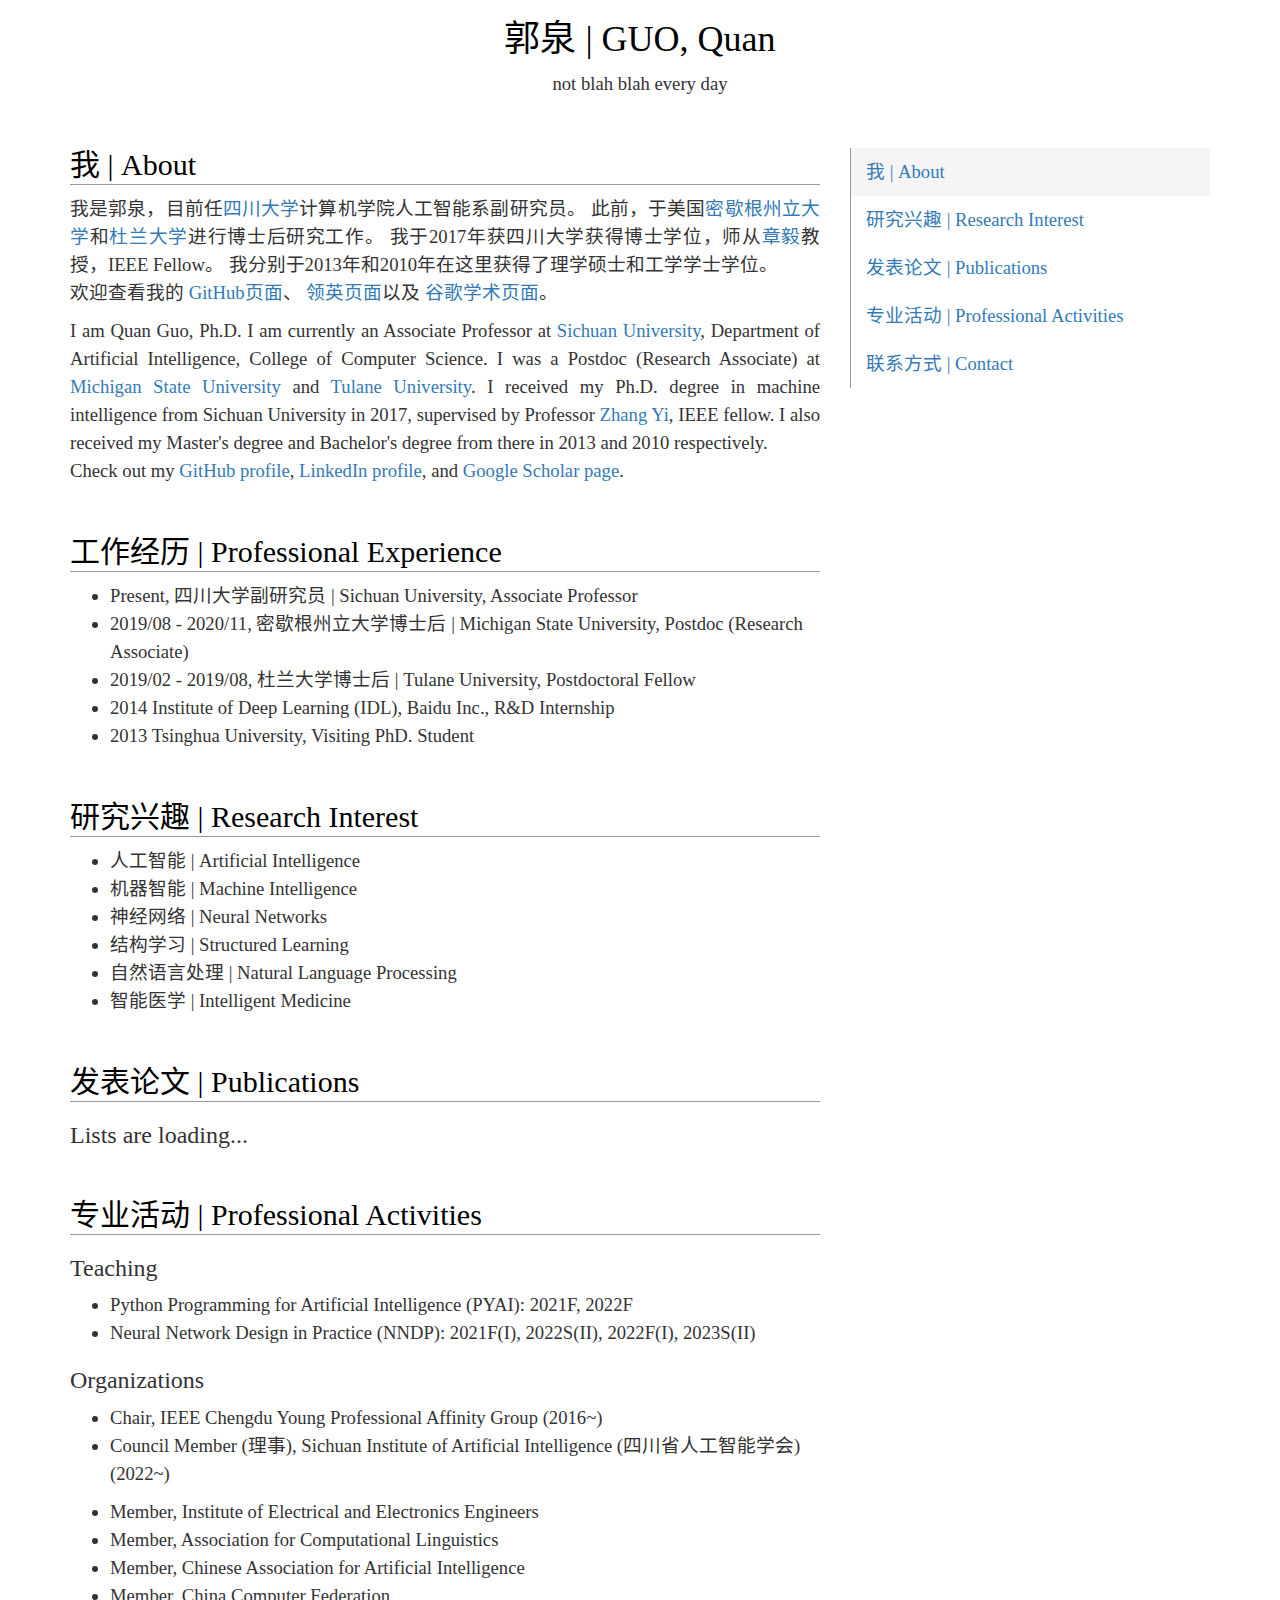
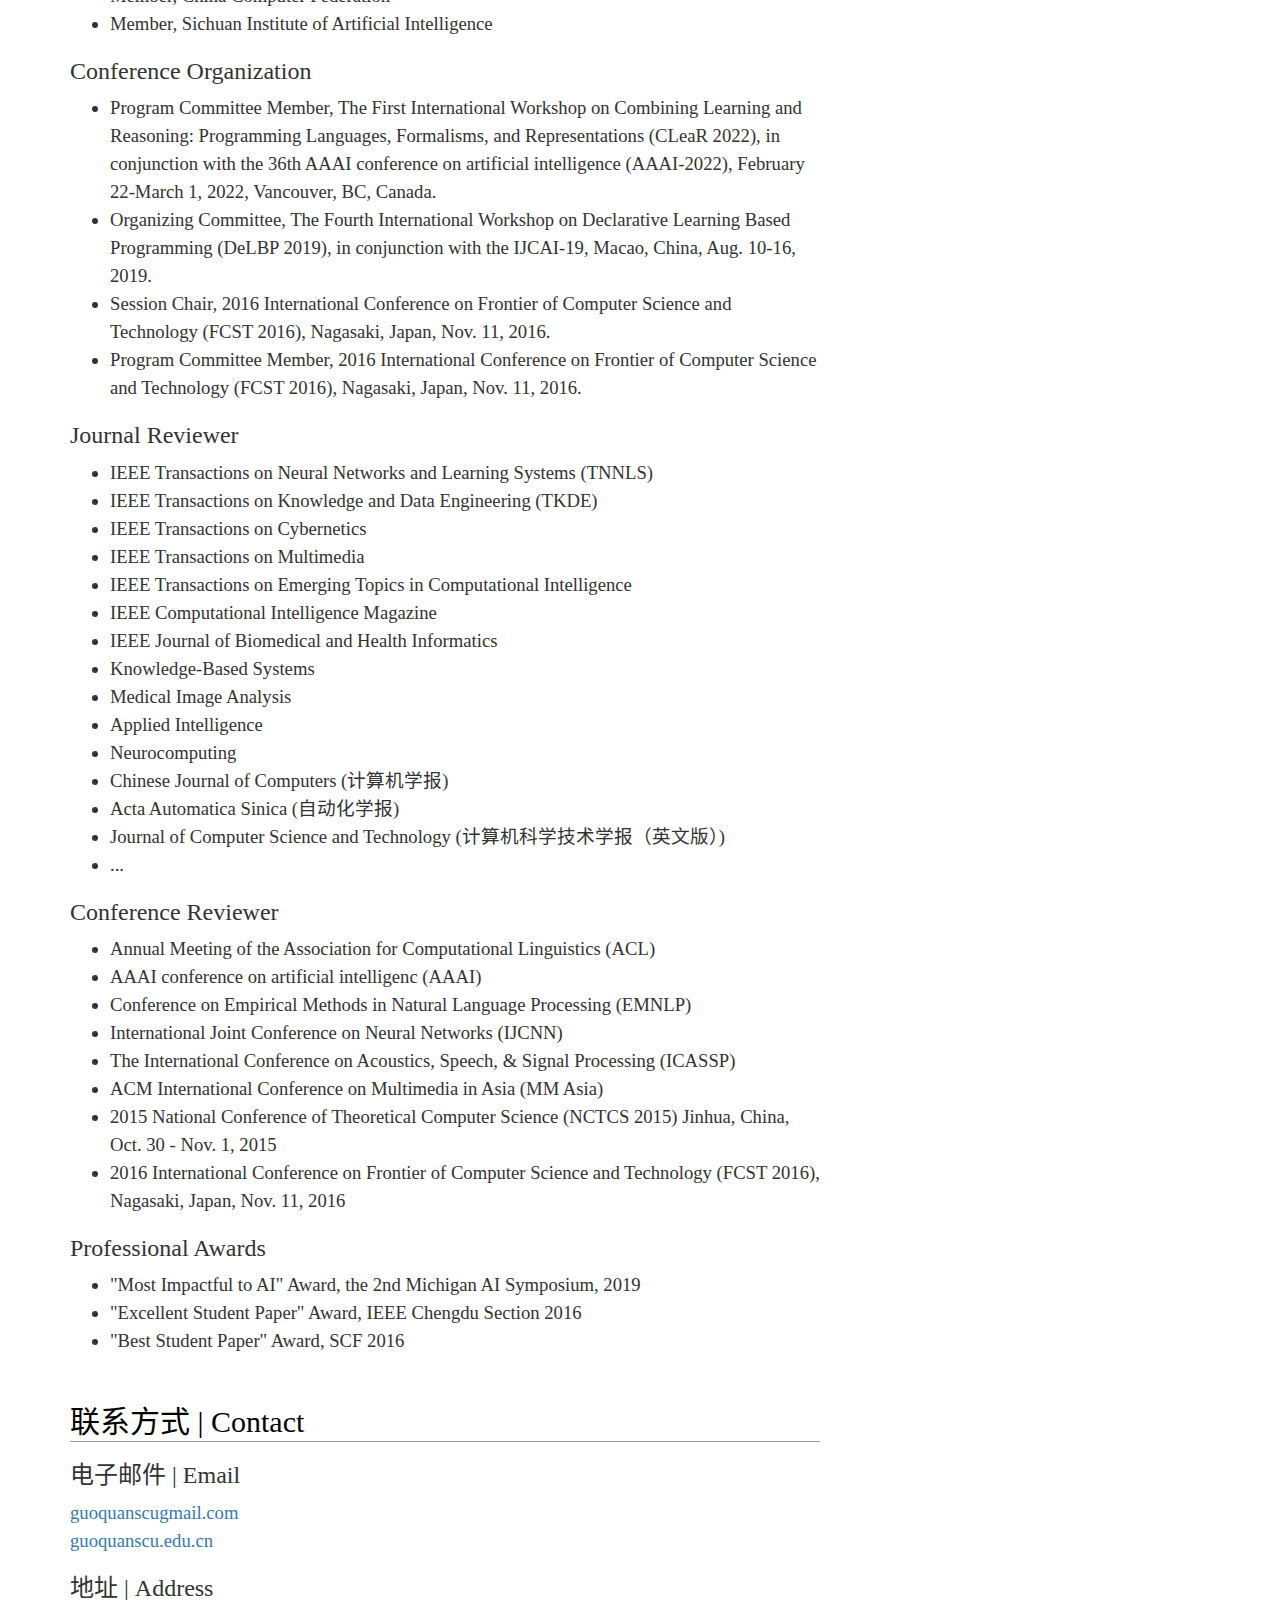
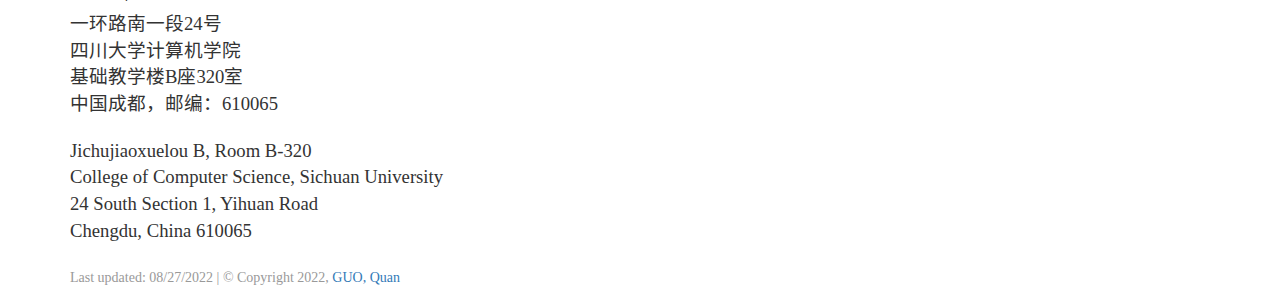
==== index.html @ 80d680ab "Add markdown note" ====
<!DOCTYPE html>
<html lang="zh-cn">

<head>
    <meta charset="utf-8">
    <meta name="viewport" content="width=device-width, initial-scale=1, maximum-scale=1">
    <meta http-equiv="Content-Type" content="text/html; charset=utf-8" />
    <meta http-equiv="X-UA-Compatible" content="IE=edge">
    <meta name="keywords" content="Quan Guo, Artificial Intelligence, Neural Networks" />
    <meta name="description" content="Quan not blah blah every day." />
    <title>Blah Blah</title>
    <link rel="stylesheet" type="text/css" href="vendor/normalize/normalize.css">
    <link rel="stylesheet" type="text/css" href="vendor/bootstrap/css/bootstrap.min.css">
    <link rel="stylesheet" type="text/css" href="vendor/bootstrap/hack/ie10-viewport-bug-workaround.css">
    <link rel="stylesheet" type="text/css" href="vendor/loading/jquery.loading.css">
    <link rel="stylesheet" type="text/css" href="css/guoquan.css">
    <!--[if IE]>
    <link rel="stylesheet" type="text/css" href="css/guoquan-ie.css">
    <![endif]-->
    <!--[if lt IE 9]>
    <script type="text/javascript" src="vendor/html5shiv/html5shiv.min.js"></script>
    <script type="text/javascript" src="vendor/respond/respond.min.js"></script>
    <script type="text/javascript" src="vendor/selectivizr/selectivizr-min.js"></script>
    <![endif]-->
</head>

<body>
    <!-- Header Begin -->
    <header>
        <h1><a href="/">郭泉 | GUO, Quan</a></h1>
        <span>not blah blah every day</span>
    </header>
    <!-- Header End -->

    <div class="container">
        <div class="row">
            <div class="col-xs-12 col-sm-8 main" role="main">
                <!-- <section class="section-wrapper">
                    <!-- Section Header -- >
                    <div class="section-header">
                        <h2><a id="notice" class="anchor" aria-hidden="true"></a></h2>
                    </div>
                    <!-- Section Content -- >
                    <div class="section-content">
                        <p>
                            <span class="glyphicon glyphicon-bullhorn" style="color: #b73338;"></span>
                        </p>
                    </div>
                </section> -->


                <section class="section-wrapper">
                    <!-- Section Header -->
                    <div class="section-header">
                        <h2><a id="about" class="anchor" aria-hidden="true"></a>我 | About</h2>
                    </div>
                    <!-- Section Content -->
                    <div class="section-content">
                        <p class="lang-chiness">
                            我是郭泉，目前任<a href="http://www.scu.edu.cn/">四川大学</a>计算机学院人工智能系副研究员。
                            此前，于美国<a href="https://msu.edu">密歇根州立大学</a>和<a href="https://tulane.edu">杜兰大学</a>进行博士后研究工作。
                            我于2017年获四川大学获得博士学位，师从<a href="http://www.machineilab.org/users/zhangyi/">章毅</a>教授，IEEE Fellow。
                            我分别于2013年和2010年在这里获得了理学硕士和工学学士学位。
                            <br>
                            欢迎查看我的
                            <!-- <a href="Curriculum Vitae-20190529.pdf">简历</a>、 -->
                            <a href="https://github.com/guoquan">GitHub页面</a>、
                            <a href="https://www.linkedin.com/in/guoquan/zh-cn">领英页面</a>以及
                            <a href="https://scholar.google.com/citations?user=4Yu5WHAAAAAJ">谷歌学术页面</a>。
                        </p>
                        <p class="lang-english">
                            I am Quan Guo, Ph.D. I am currently an Associate Professor at <a href="http://www.scu.edu.cn/">Sichuan University</a>, Department of Artificial Intelligence, College of Computer Science.
                            I was a Postdoc (Research Associate) at <a href="https://msu.edu">Michigan State University</a> and <a href="https://tulane.edu">Tulane University</a>.
                            I received my Ph.D. degree in machine intelligence from Sichuan University in 2017, supervised by Professor <a href="http://www.machineilab.org/users/zhangyi/">Zhang Yi</a>, IEEE fellow.
                            I also received my Master's degree and Bachelor's degree from there in 2013 and 2010 respectively.
                            <br>
                            Check out my
                            <!-- <a href="Curriculum Vitae-20190529.pdf">CV</a>, -->
                            <a href="https://github.com/guoquan">GitHub profile</a>,
                            <a href="https://www.linkedin.com/in/guoquan">LinkedIn profile</a>, and
                            <a href="https://scholar.google.com/citations?user=4Yu5WHAAAAAJ">Google Scholar page</a>.
                        </p>
                    </div>
                </section>


                <section class="section-wrapper">
                    <!-- Section Header -->
                    <div class="section-header">
                        <h2><a id="experience" class="anchor" aria-hidden="true"></a>工作经历 | Professional Experience</h2>
                    </div>
                    <!-- Section Content -->
                    <div class="section-content">
                        <ul>
                            <li>Present, 四川大学副研究员 | Sichuan University, Associate Professor</li>
                            <li>2019/08 - 2020/11, 密歇根州立大学博士后 | Michigan State University, Postdoc (Research Associate)</li>
                            <li>2019/02 - 2019/08, 杜兰大学博士后 | Tulane University, Postdoctoral Fellow</li>
                            <li>2014 Institute of Deep Learning (IDL), Baidu Inc., R&D Internship</li>
                            <li>2013 Tsinghua University, Visiting PhD. Student</li>
                        </ul>
                    </div>
                </section>


                <section class="section-wrapper">
                    <!-- Section Header -->
                    <div class="section-header">
                        <h2><a id="interest" class="anchor" aria-hidden="true"></a>研究兴趣 | Research Interest</h2>
                    </div>
                    <!-- Section Content -->
                    <div class="section-content">
                        <ul>
                            <li>人工智能 | Artificial Intelligence</li>
                            <li>机器智能 | Machine Intelligence</li>
                            <!--
                            <li>认知科学 | Cognitive Science</li>
                            <li>神经科学 | Neuroscience</li>
                             -->
                            <li>神经网络 | Neural Networks</li>
                            <!--
                            <li>回复式神经网络 | Recurrent Neural Networks</li>
                            <li>深度学习 | Deep Learning</li>
                            -->
                            <li>结构学习 | Structured Learning</li>
                            <li>自然语言处理 | Natural Language Processing</li>
                            <li>智能医学 | Intelligent Medicine</li>
                        </ul>
                    </div>
                </section>


                <section class="section-wrapper">
                    <!-- Section Header -->
                    <div class="section-header">
                        <h2><a id="publication" class="anchor" aria-hidden="true"></a>发表论文 | Publications</h2>
                    </div>
                    <!-- Section Content -->
                    <div id="publicaton-list" class="section-content pub-list">
                      <h3>Lists are loading...</h3>
                    </div>
                </section>


                <section class="section-wrapper">
                    <!-- Section Header -->
                    <div class="section-header">
                        <h2><a id="professional" class="anchor" aria-hidden="true"></a>专业活动 | Professional Activities</h2>
                    </div>
                    <!-- Section Content -->
                    <div class="section-content">
                        <h3>Teaching</h3>
                        <ul>
                            <li>Python Programming for Artificial Intelligence (PYAI): 2021F, 2022F</li>
                            <li>Neural Network Design in Practice (NNDP): 2021F(I), 2022S(II), 2022F(I), 2023S(II)</li>
                        </ul>
                        <h3>Organizations</h3>
                        <ul>
                            <li>Chair, IEEE Chengdu Young Professional Affinity Group (2016~)</li>
                            <li>Council Member (理事), Sichuan Institute of Artificial Intelligence (四川省人工智能学会) (2022~)</li>
                        </ul>
                        <ul>
                            <li>Member, Institute of Electrical and Electronics Engineers</li>
                            <li>Member, Association for Computational Linguistics</li>
                            <li>Member, Chinese Association for Artificial Intelligence</li>
                            <li>Member, China Computer Federation </li>
                            <li>Member, Sichuan Institute of Artificial Intelligence </li>
                        </ul>
                        <h3>Conference Organization</h3>
                        <ul>
                            <li>Program Committee Member, The First International Workshop on Combining Learning and Reasoning: Programming Languages, Formalisms, and Representations (CLeaR 2022), in conjunction with the 36th AAAI conference on artificial intelligence (AAAI-2022), February 22-March 1, 2022, Vancouver, BC, Canada.</li>
                            <li>Organizing Committee, The Fourth International Workshop on Declarative Learning Based Programming (DeLBP 2019), in conjunction with the IJCAI-19, Macao, China, Aug. 10-16, 2019.</li>
                            <li>Session Chair, 2016 International Conference on Frontier of Computer Science and Technology (FCST 2016), Nagasaki, Japan, Nov. 11, 2016.</li>
                            <li>Program Committee Member, 2016 International Conference on Frontier of Computer Science and Technology (FCST 2016), Nagasaki, Japan, Nov. 11, 2016.</li>
                        </ul>
                        <h3>Journal Reviewer</h3>
                        <ul>
                            <li>IEEE Transactions on Neural Networks and Learning Systems (TNNLS)</li>
                            <li>IEEE Transactions on Knowledge and Data Engineering (TKDE)</li>
                            <li>IEEE Transactions on Cybernetics</li>
                            <li>IEEE Transactions on Multimedia</li>
                            <li>IEEE Transactions on Emerging Topics in Computational Intelligence</li>
                            <li>IEEE Computational Intelligence Magazine</li>
                            <li>IEEE Journal of Biomedical and Health Informatics</li>
                            <li>Knowledge-Based Systems</li>
                            <li>Medical Image Analysis</li>
                            <li>Applied Intelligence</li>
                            <li>Neurocomputing</li>
                            <li>Chinese Journal of Computers (计算机学报)</li>
                            <li>Acta Automatica Sinica (自动化学报)</li>
                            <li>Journal of Computer Science and Technology (计算机科学技术学报（英文版）)</li>
                            <li>...</li>
                        </ul>
                        <h3>Conference Reviewer</h3>
                        <ul>
                            <li>Annual Meeting of the Association for Computational Linguistics (ACL)</li>  <!-- 2021, 2023 -->
                            <li>AAAI conference on artificial intelligenc (AAAI)</li>  <!-- 2021 -->
                            <li>Conference on Empirical Methods in Natural Language Processing (EMNLP)</li>  <!-- 2020 -->
                            <li>International Joint Conference on Neural Networks (IJCNN)</li>  <!-- 2014, 2015, 2016, 2017, 2019, 2020, 2021, 2022, 2023 -->
                            <li>The International Conference on Acoustics, Speech, & Signal Processing (ICASSP)</li>  <!-- 2023 -->
                            <li>ACM International Conference on Multimedia in Asia (MM Asia)</li>  <!-- 2019， 2021 -->
                            <li>2015 National Conference of Theoretical Computer Science (NCTCS 2015) Jinhua, China, Oct. 30 - Nov. 1, 2015</li>
                            <li>2016 International Conference on Frontier of Computer Science and Technology (FCST 2016), Nagasaki, Japan, Nov. 11, 2016</li>
                        </ul>
                        <h3>Professional Awards</h3>
                        <ul>
                            <li>"Most Impactful to AI" Award, the 2nd Michigan AI Symposium, 2019</li>
                            <li>"Excellent Student Paper" Award, IEEE Chengdu Section 2016</li>
                            <li>"Best Student Paper" Award, SCF 2016</li>
                        </ul>
                    </div>
                </section>


                <section class="section-wrapper">
                    <!-- Section Header -->
                    <div class="section-header">
                        <h2><a id="contact" class="anchor" aria-hidden="true"></a>联系方式 | Contact</h2>
                    </div>
                    <!-- Section Content -->
                    <div class="section-content">
                        <h3>电子邮件 | Email</h3>
                        <p>
                          <a class="email-addr"><span class="email-addr-local">guoquanscu</span><span class="email-addr-domain">gmail.com</span></a><br>
                          <a class="email-addr"><span class="email-addr-local">guoquan</span><span class="email-addr-domain">scu.edu.cn</span></a>
                        </p>
                        <h3>地址 | Address</h3>
                        <address>
                            一环路南一段24号<br>
                            四川大学计算机学院<br>
                            基础教学楼B座320室<br>
                            中国成都，邮编：610065
                        </address>
                        <address>
                            Jichujiaoxuelou B, Room B-320<br>
                            College of Computer Science, Sichuan University<br>
                            24 South Section 1, Yihuan Road<br>
                            Chengdu, China 610065
                        </address>
                    </div>
                </section>
            </div>

            <div class="col-xs-12 col-sm-4 sidebar" role="complementary">
                <nav class="hidden-print">
                    <ul class="nav bs-docs-sidenav">
                        <li class="active">
                            <a href="#about">我 | About</a>
                        </li>
                        <li>
                            <a href="#interest">研究兴趣 | Research Interest</a>
                        </li>
                        <li>
                            <a href="#publication">发表论文 | Publications</a>
                        </li>
                        <li>
                            <a href="#professional">专业活动 | Professional Activities</a>
                        </li>
                        <li>
                            <a href="#contact">联系方式 | Contact</a>
                        </li>
                    </ul>
                </nav>
                <div class="scrollup" role="complementary"><span class="glyphicon glyphicon-chevron-up"></span></div>
            </div>
        </div>
    </div>

    <footer>
        <div class="container">
            <div class="row">
                <div class="col-lg-12">
                    <p>Last updated: <span id="last-updated">08/27/2022</span> | &copy; Copyright 2022, <a href="/">GUO, Quan</a></p>
                </div>
            </div>
        </div>
    </footer>
    <!-- Footer End -->

    <script type="text/javascript" src="vendor/jquery/jquery-1.12.4.min.js"></script>
    <script type="text/javascript" src="vendor/bootstrap/js/bootstrap.min.js"></script>
    <script type="text/javascript" src="vendor/bootstrap/hack/ie10-viewport-bug-workaround.js"></script>
    <script type="text/javascript" src="vendor/scrollup/scrollup-3.0.0-dev.min.js"></script>
    <script type="text/javascript" src="vendor/loading/jquery.loading.js"></script>
    <script type="text/javascript" src="vendor/citation.js/citation-0.4.0-11.min.js"></script>
    <script type="text/javascript" src="vendor/makebib/jquery.makebib.js"></script>
    <script type="text/javascript" src="vendor/marked/marked-5.0.2.min.js"></script>
    <script type="text/javascript" src="js/guoquan.js"></script>

</body>

</html>
---- vendor/bootstrap/hack/ie10-viewport-bug-workaround.css ----
/*!
 * IE10 viewport hack for Surface/desktop Windows 8 bug
 * Copyright 2014-2015 Twitter, Inc.
 * Licensed under MIT (https://github.com/twbs/bootstrap/blob/master/LICENSE)
 */

/*
 * See the Getting Started docs for more information:
 * http://getbootstrap.com/getting-started/#support-ie10-width
 */
@-ms-viewport     { width: device-width; }
@-o-viewport      { width: device-width; }
@viewport         { width: device-width; }
---- css/guoquan.css ----
body {
    font-family: "Times New Roman", "Hiragino Sans GB", "Microsoft YaHei", "WenQuanYi Micro Hei", 'Open Sans', sans-serif;
    font-size: 14pt;
    color: #333;
    line-height: 1.5em;
}

h1 a {
    color: #000;
}

h1 a:hover {
    color: #000;
}

h2 {
    color: #000;
    /*text-decoration: underline;*/
    border-bottom: 1px solid #999;
    padding-top: 1em;
    padding-bottom: 3px;
}

header {
    text-align: center;
}

.anchor {
    float: left;
    padding-right: 4px;
    margin-left: -20px;
    line-height: 1;
}

.sidebar nav.affix {
    top: 20px;
}

.sidebar nav {
    border-left: 1px solid #999;
    margin-top: 50px;
}

.sidebar nav ul li.active {
    background-color: #f5f5f5;
}

@media (min-width: 768px) and (max-width: 991px) {
    .sidebar nav {
        font-size: 0.7em;
    }
}

@media (max-width: 767px) {
    .sidebar nav.affix {
      position: static;
    }
}

.section-content p {
    text-align: justify;
}

.pub-list-highlight {
    font-weight: bold;
}

.pub-list-source-title {
    font-style: italic;
}

.papercite_highlight {
    font-weight: bold;
}

.papercite_bibtex {
    display: none;
}

footer {
    font-size: 0.75em;
    color: #999;
}

/* Tab style */
.scrollup {
    display: none;
    position: fixed;
    bottom: 0;
    height: 4em;
    width: 4em;
    z-index: 2147483647;
    margin-bottom: -10px;
    font: 14px/20px sans-serif;
    text-align: center;
    text-shadow: 0 1px 0 #fff;
    color: #828282;
    -webkit-box-shadow: 0 0 2px 1px rgba(0, 0, 0, 0.2);
    -moz-box-shadow: 0 0 2px 1px rgba(0, 0, 0, 0.2);
    box-shadow: 0 0 2px 1px rgba(0, 0, 0, 0.2);
    background-color: #E6E6E6;
    background-image: -moz-linear-gradient(top, #EBEBEB, #DEDEDE);
    background-image: -webkit-gradient(linear, 0 0, 0 100%, from(#EBEBEB), to(#DEDEDE));
    background-image: -webkit-linear-gradient(top, #EBEBEB, #DEDEDE);
    background-image: -o-linear-gradient(top, #EBEBEB, #DEDEDE);
    background-image: linear-gradient(to bottom, #EBEBEB, #DEDEDE);
    background-repeat: repeat-x;
    -webkit-transition: margin-bottom 150ms linear;
    -moz-transition: margin-bottom 150ms linear;
    -o-transition: margin-bottom 150ms linear;
    transition: margin-bottom 150ms linear;
}

.scrollup:hover {
    margin-bottom: 0;
}

.scrollup--show {
    display: block;
}

.loading-item, .loading-item .background-masker  {
    background: #f5f5f5;
}

.csl-entry div {
    display: inline;
}

.csl-entry div.csl-left-margin {
    margin: 0 0.5em 0 0;
}

.csl-entry {
    padding: 4px 0;
}
---- css/guoquan-ie.css ----
.section-content p {
    text-align-last: justify;
    text-justify: distribute;
}
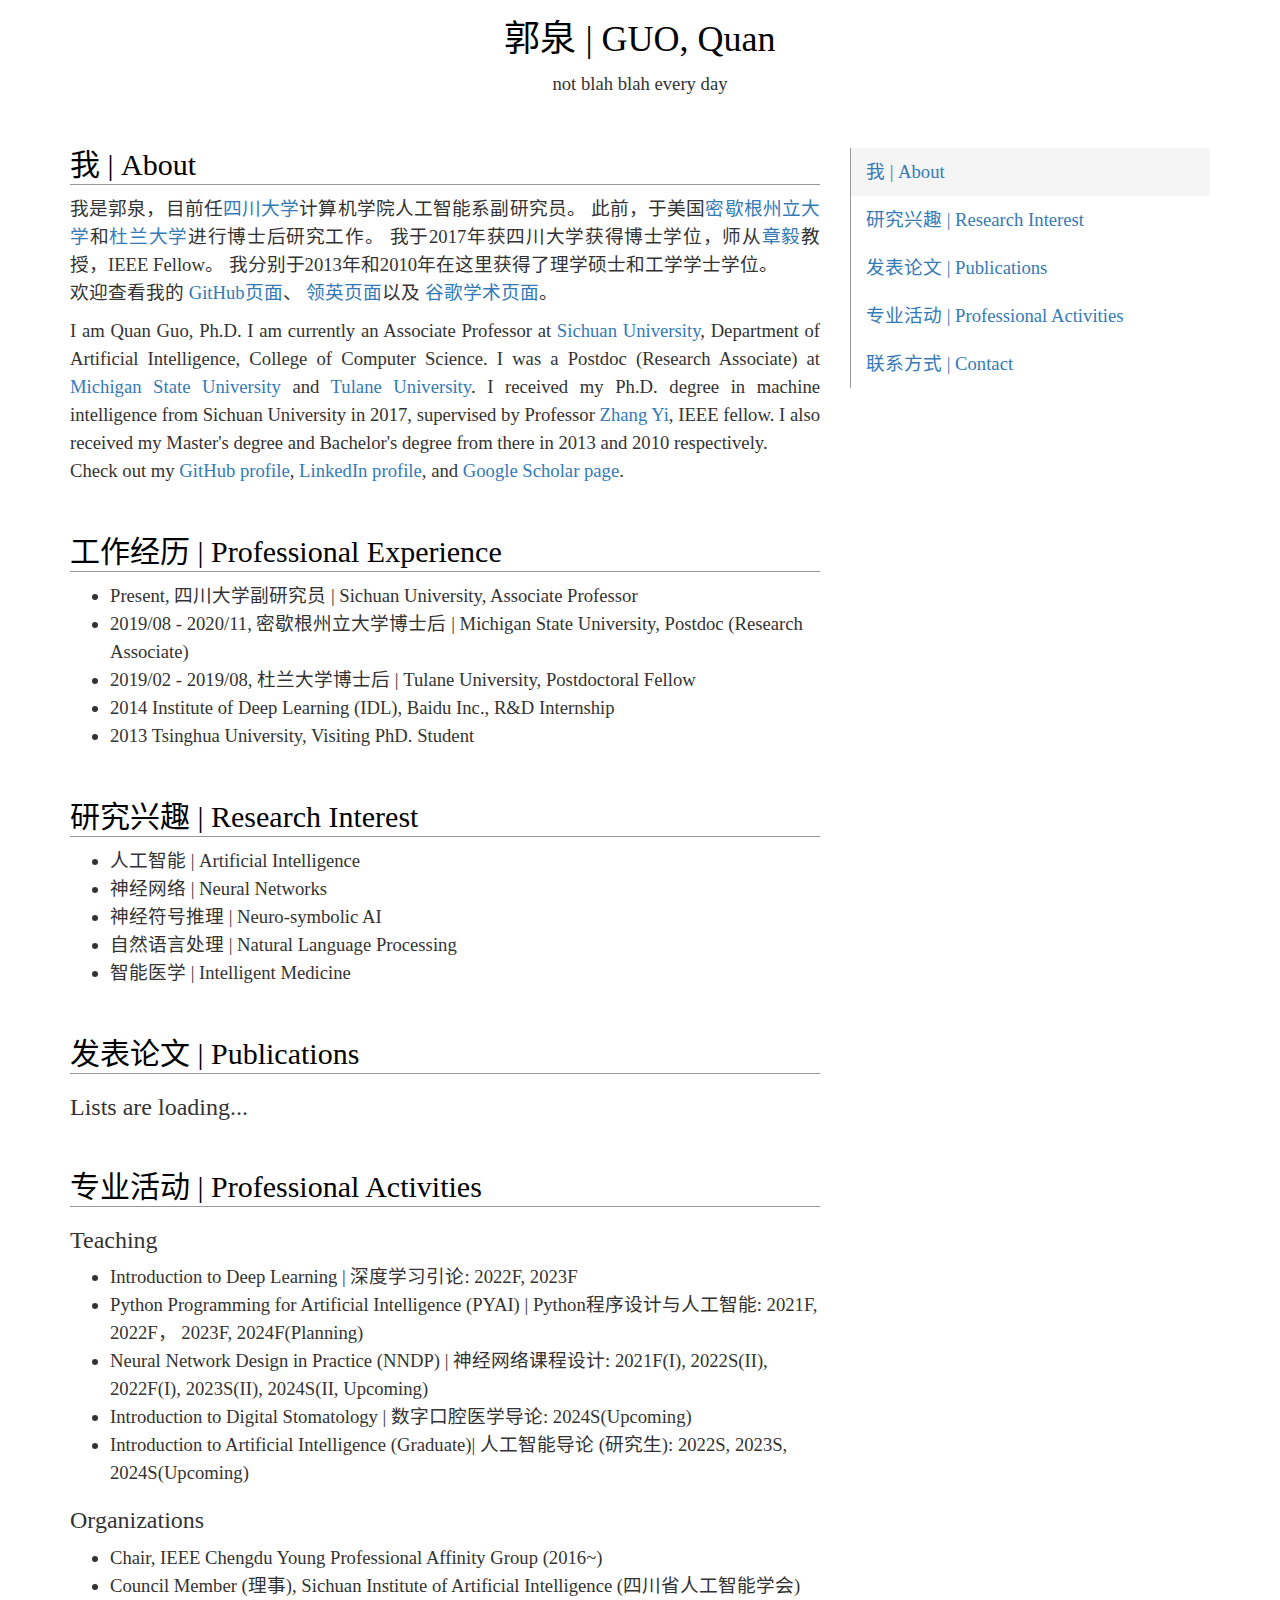
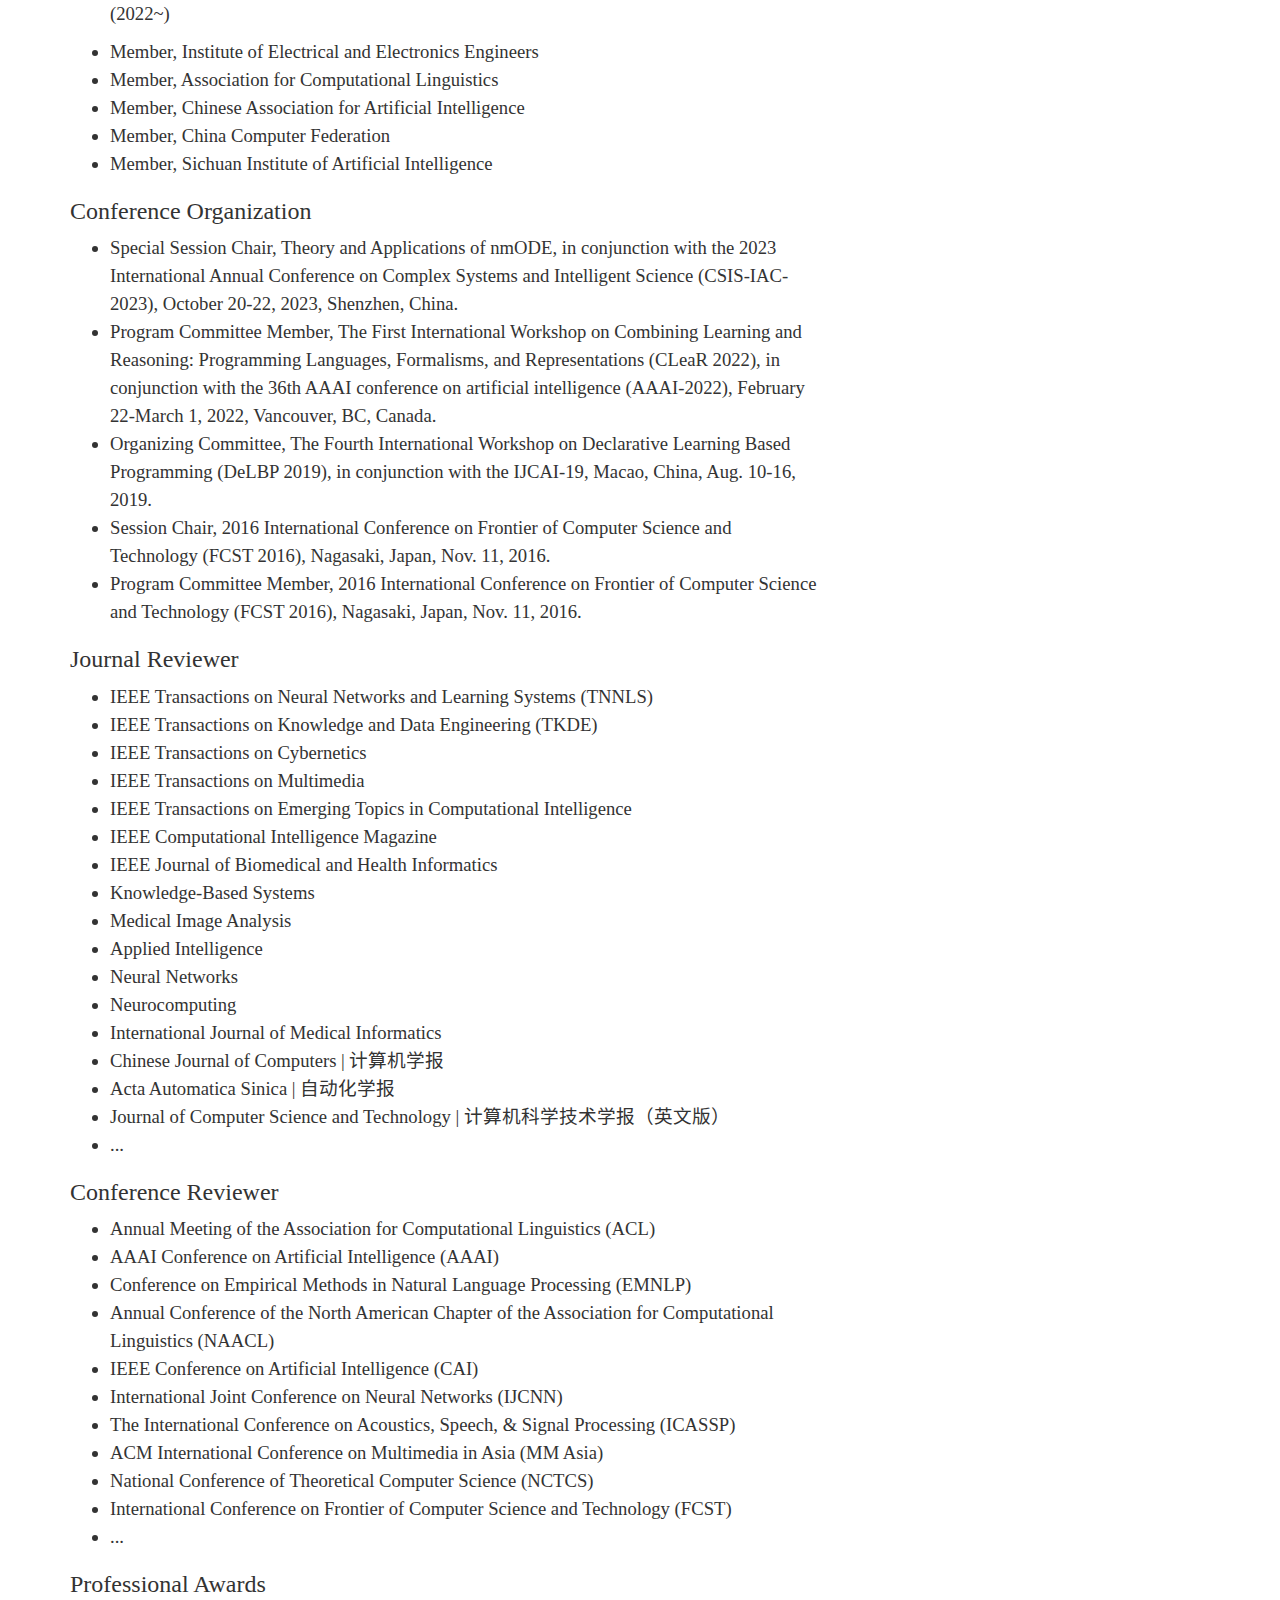
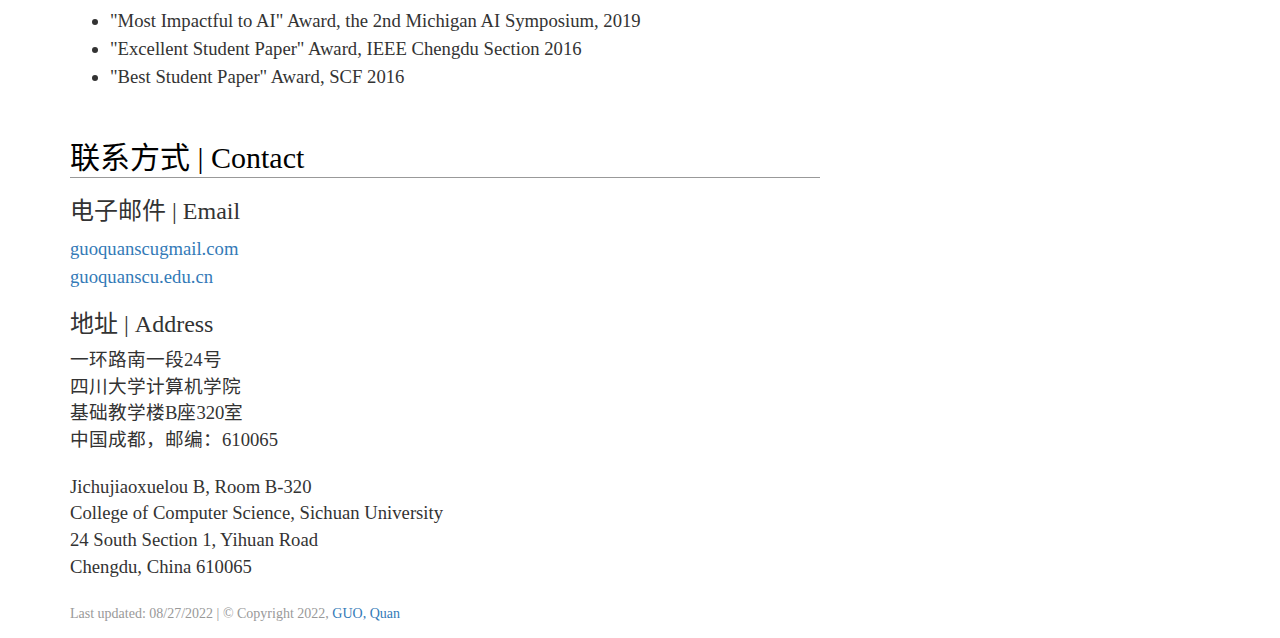
==== commit e45b513d: "Update papers and others" ====
--- a/index.html
+++ b/index.html
@@ -111,17 +111,8 @@
                     <div class="section-content">
                         <ul>
                             <li>人工智能 | Artificial Intelligence</li>
-                            <li>机器智能 | Machine Intelligence</li>
-                            <!--
-                            <li>认知科学 | Cognitive Science</li>
-                            <li>神经科学 | Neuroscience</li>
-                             -->
                             <li>神经网络 | Neural Networks</li>
-                            <!--
-                            <li>回复式神经网络 | Recurrent Neural Networks</li>
-                            <li>深度学习 | Deep Learning</li>
-                            -->
-                            <li>结构学习 | Structured Learning</li>
+                            <li>神经符号推理 | Neuro-symbolic AI</li>
                             <li>自然语言处理 | Natural Language Processing</li>
                             <li>智能医学 | Intelligent Medicine</li>
                         </ul>
@@ -150,8 +141,11 @@
                     <div class="section-content">
                         <h3>Teaching</h3>
                         <ul>
-                            <li>Python Programming for Artificial Intelligence (PYAI): 2021F, 2022F</li>
-                            <li>Neural Network Design in Practice (NNDP): 2021F(I), 2022S(II), 2022F(I), 2023S(II)</li>
+                            <li>Introduction to Deep Learning | 深度学习引论: 2022F, 2023F</li>
+                            <li>Python Programming for Artificial Intelligence (PYAI) | Python程序设计与人工智能: 2021F, 2022F， 2023F, 2024F(Planning)</li>
+                            <li>Neural Network Design in Practice (NNDP) | 神经网络课程设计: 2021F(I), 2022S(II), 2022F(I), 2023S(II), 2024S(II, Upcoming)</li>
+                            <li>Introduction to Digital Stomatology | 数字口腔医学导论: 2024S(Upcoming)</li>
+                            <li>Introduction to Artificial Intelligence (Graduate)| 人工智能导论 (研究生): 2022S, 2023S, 2024S(Upcoming)</li>
                         </ul>
                         <h3>Organizations</h3>
                         <ul>
@@ -167,6 +161,7 @@
                         </ul>
                         <h3>Conference Organization</h3>
                         <ul>
+                            <li>Special Session Chair, Theory and Applications of nmODE, in conjunction with the 2023 International Annual Conference on Complex Systems and Intelligent Science (CSIS-IAC-2023), October 20-22, 2023, Shenzhen, China.</li>
                             <li>Program Committee Member, The First International Workshop on Combining Learning and Reasoning: Programming Languages, Formalisms, and Representations (CLeaR 2022), in conjunction with the 36th AAAI conference on artificial intelligence (AAAI-2022), February 22-March 1, 2022, Vancouver, BC, Canada.</li>
                             <li>Organizing Committee, The Fourth International Workshop on Declarative Learning Based Programming (DeLBP 2019), in conjunction with the IJCAI-19, Macao, China, Aug. 10-16, 2019.</li>
                             <li>Session Chair, 2016 International Conference on Frontier of Computer Science and Technology (FCST 2016), Nagasaki, Japan, Nov. 11, 2016.</li>
@@ -184,22 +179,27 @@
                             <li>Knowledge-Based Systems</li>
                             <li>Medical Image Analysis</li>
                             <li>Applied Intelligence</li>
+                            <li>Neural Networks</li>
                             <li>Neurocomputing</li>
-                            <li>Chinese Journal of Computers (计算机学报)</li>
-                            <li>Acta Automatica Sinica (自动化学报)</li>
-                            <li>Journal of Computer Science and Technology (计算机科学技术学报（英文版）)</li>
+                            <li>International Journal of Medical Informatics</li>
+                            <li>Chinese Journal of Computers | 计算机学报</li>
+                            <li>Acta Automatica Sinica | 自动化学报</li>
+                            <li>Journal of Computer Science and Technology | 计算机科学技术学报（英文版）</li>
                             <li>...</li>
                         </ul>
                         <h3>Conference Reviewer</h3>
                         <ul>
                             <li>Annual Meeting of the Association for Computational Linguistics (ACL)</li>  <!-- 2021, 2023 -->
-                            <li>AAAI conference on artificial intelligenc (AAAI)</li>  <!-- 2021 -->
-                            <li>Conference on Empirical Methods in Natural Language Processing (EMNLP)</li>  <!-- 2020 -->
-                            <li>International Joint Conference on Neural Networks (IJCNN)</li>  <!-- 2014, 2015, 2016, 2017, 2019, 2020, 2021, 2022, 2023 -->
+                            <li>AAAI Conference on Artificial Intelligence (AAAI)</li>  <!-- 2021 -->
+                            <li>Conference on Empirical Methods in Natural Language Processing (EMNLP)</li>  <!-- 2020, 2023, 2024 -->
+                            <li>Annual Conference of the North American Chapter of the Association for Computational Linguistics (NAACL)</li>  <!-- 2024 -->
+                            <li>IEEE Conference on Artificial Intelligence (CAI)</li>  <!-- 2021 -->
+                            <li>International Joint Conference on Neural Networks (IJCNN)</li>  <!-- 2014, 2015, 2016, 2017, 2019, 2020, 2021, 2022, 2023, 2024 -->
                             <li>The International Conference on Acoustics, Speech, & Signal Processing (ICASSP)</li>  <!-- 2023 -->
-                            <li>ACM International Conference on Multimedia in Asia (MM Asia)</li>  <!-- 2019， 2021 -->
-                            <li>2015 National Conference of Theoretical Computer Science (NCTCS 2015) Jinhua, China, Oct. 30 - Nov. 1, 2015</li>
-                            <li>2016 International Conference on Frontier of Computer Science and Technology (FCST 2016), Nagasaki, Japan, Nov. 11, 2016</li>
+                            <li>ACM International Conference on Multimedia in Asia (MM Asia)</li>  <!-- 2019, 2021, 2022, 2023 -->
+                            <li>National Conference of Theoretical Computer Science (NCTCS)</li>  <!-- (NCTCS 2015) Jinhua, China, Oct. 30 - Nov. 1, 2015 -->
+                            <li>International Conference on Frontier of Computer Science and Technology (FCST)</li>  <!-- (FCST 2016), Nagasaki, Japan, Nov. 11, 2016 -->
+                            <li>...</li>
                         </ul>
                         <h3>Professional Awards</h3>
                         <ul>
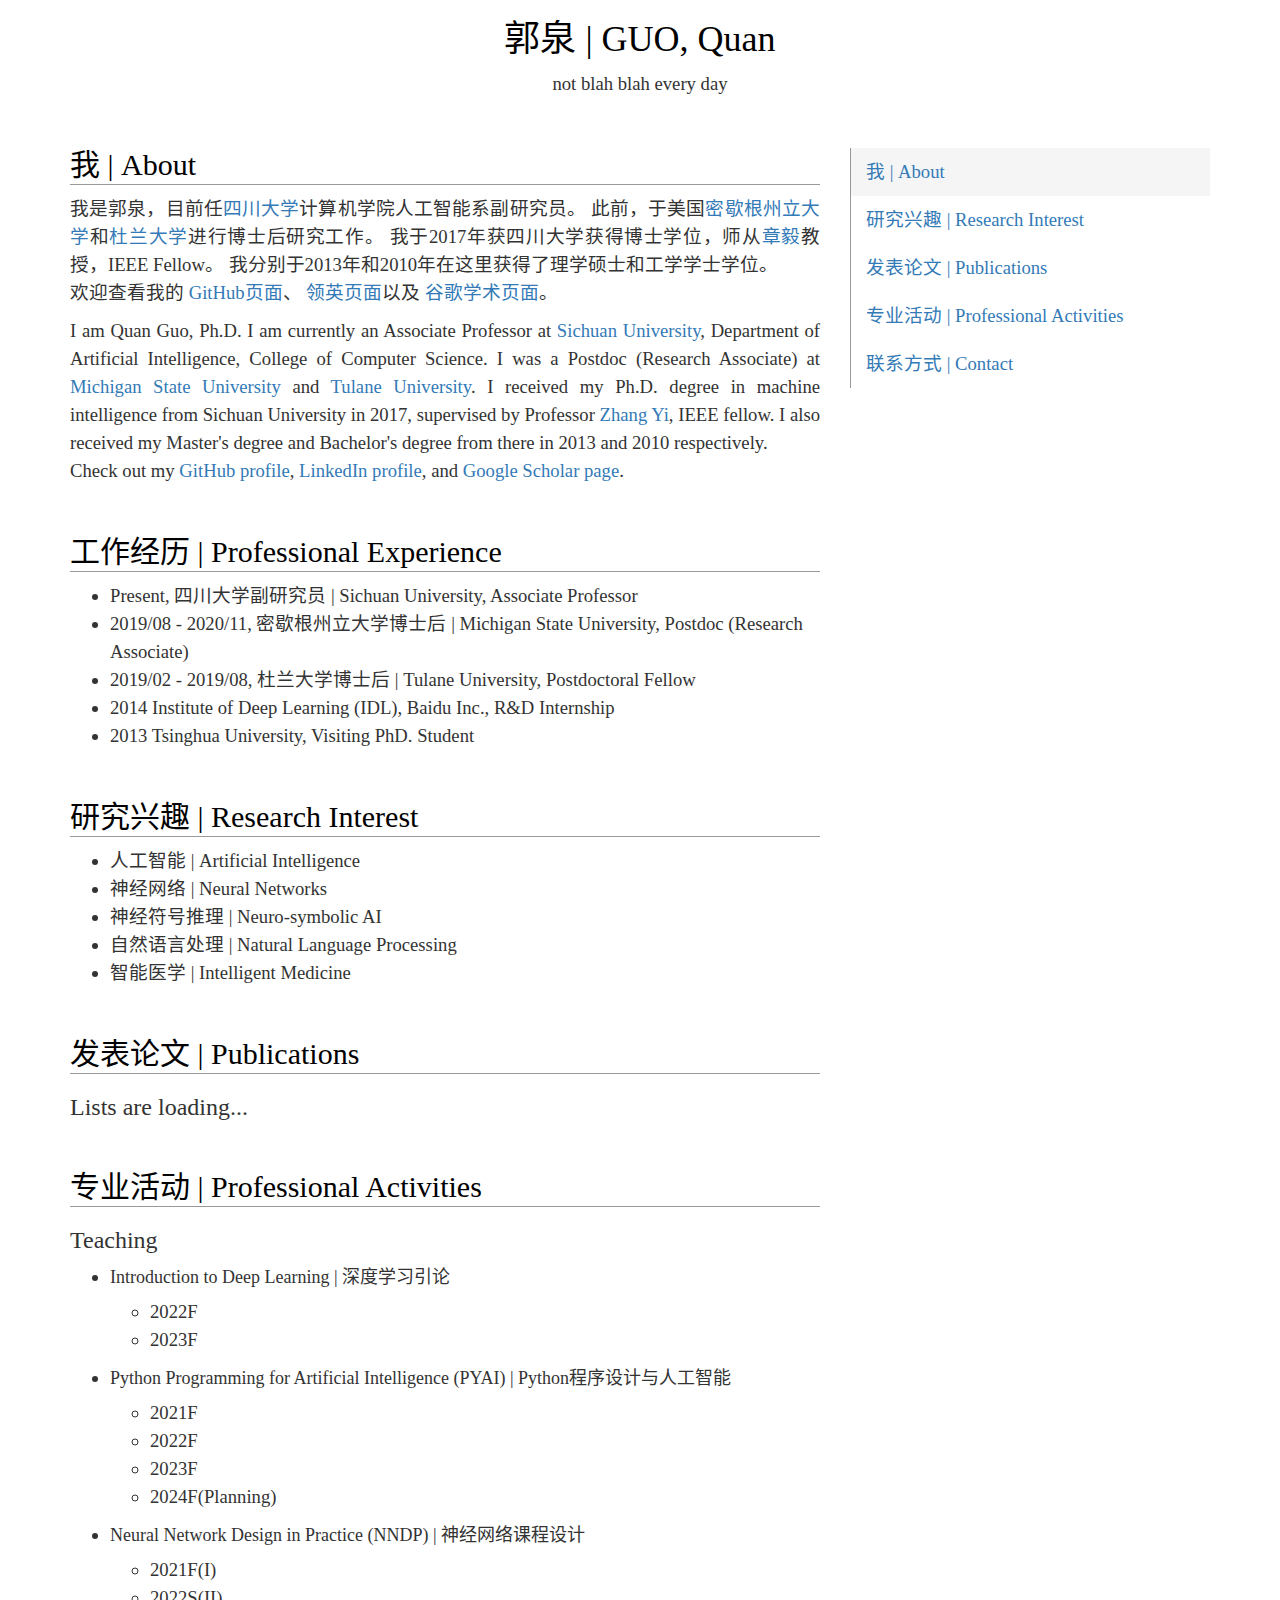
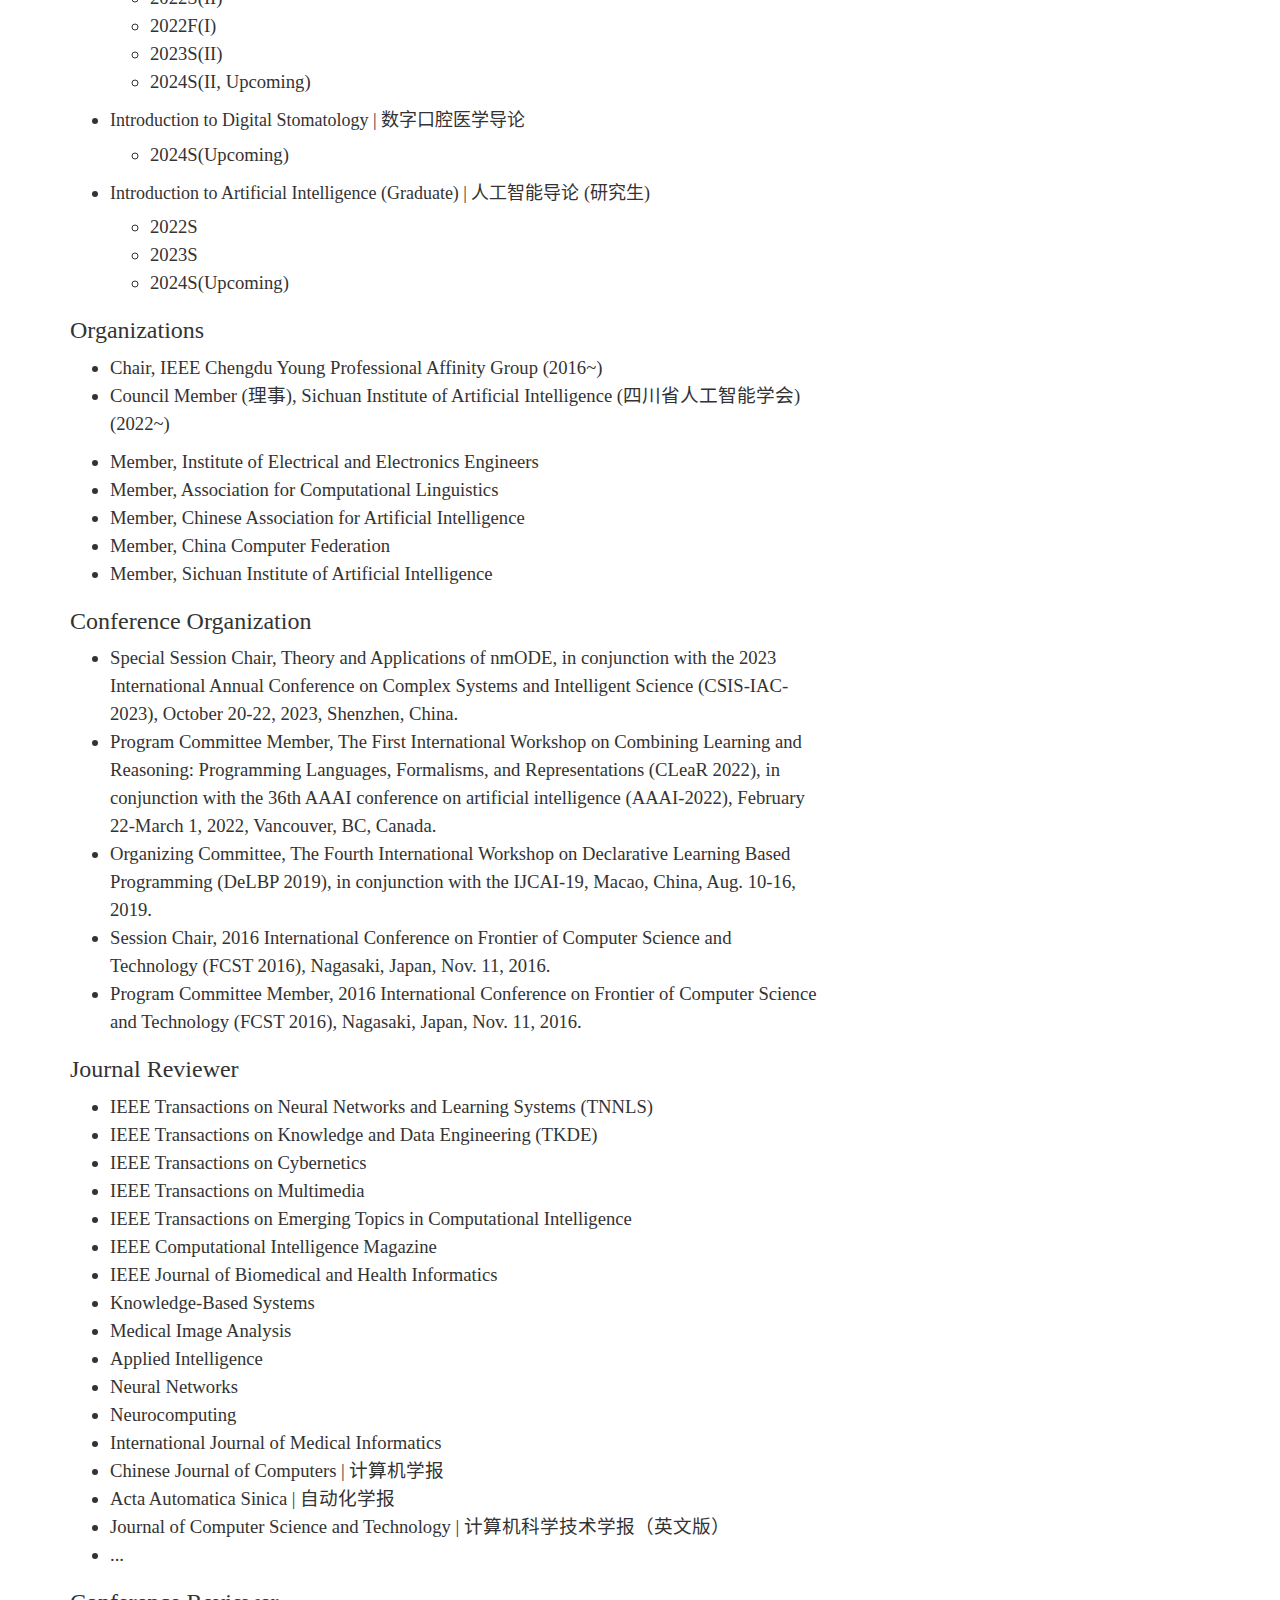
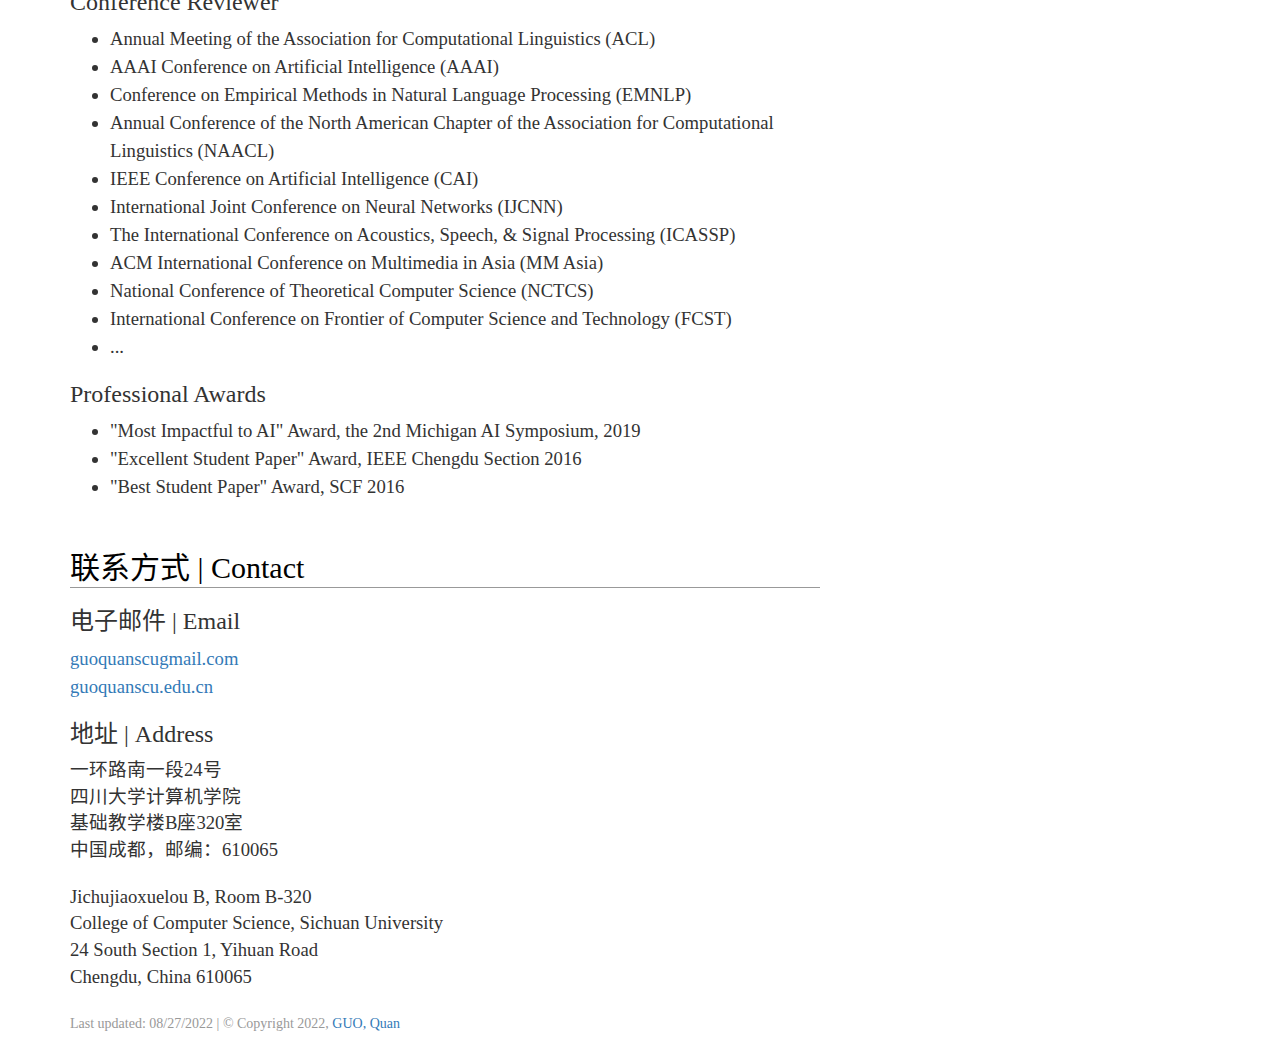
==== commit 61d25e2a: "Update teaching courses style" ====
--- a/index.html
+++ b/index.html
@@ -140,12 +140,47 @@
                     <!-- Section Content -->
                     <div class="section-content">
                         <h3>Teaching</h3>
-                        <ul>
-                            <li>Introduction to Deep Learning | 深度学习引论: 2022F, 2023F</li>
-                            <li>Python Programming for Artificial Intelligence (PYAI) | Python程序设计与人工智能: 2021F, 2022F， 2023F, 2024F(Planning)</li>
-                            <li>Neural Network Design in Practice (NNDP) | 神经网络课程设计: 2021F(I), 2022S(II), 2022F(I), 2023S(II), 2024S(II, Upcoming)</li>
-                            <li>Introduction to Digital Stomatology | 数字口腔医学导论: 2024S(Upcoming)</li>
-                            <li>Introduction to Artificial Intelligence (Graduate)| 人工智能导论 (研究生): 2022S, 2023S, 2024S(Upcoming)</li>
+                        <ul id="teaching-list">
+                            <li>
+                                <h4>Introduction to Deep Learning | 深度学习引论</h4>
+                                <ul>
+                                    <li>2022F</li>
+                                    <li>2023F</li>
+                                </ul>
+                            </li>
+                            <li>
+                                <h4>Python Programming for Artificial Intelligence (PYAI) | Python程序设计与人工智能</h4>
+                                <ul>
+                                    <li>2021F</li>
+                                    <li>2022F</li>
+                                    <li>2023F</li>
+                                    <li>2024F(Planning)</li>
+                                </ul>
+                            </li>
+                            <li>
+                                <h4>Neural Network Design in Practice (NNDP) | 神经网络课程设计</h4>
+                                <ul>
+                                    <li>2021F(I)</li>
+                                    <li>2022S(II)</li>
+                                    <li>2022F(I)</li>
+                                    <li>2023S(II)</li>
+                                    <li>2024S(II, Upcoming)</li>
+                                </ul>
+                            </li>
+                            <li>
+                                <h4>Introduction to Digital Stomatology | 数字口腔医学导论</h4>
+                                <ul>
+                                    <li>2024S(Upcoming)</li>
+                                </ul>
+                            </li>
+                            <li>
+                                <h4>Introduction to Artificial Intelligence (Graduate) | 人工智能导论 (研究生)</h4>
+                                <ul>
+                                    <li>2022S</li>
+                                    <li>2023S</li>
+                                    <li>2024S(Upcoming)</li>
+                                </ul>
+                            </li>
                         </ul>
                         <h3>Organizations</h3>
                         <ul>
--- a/css/guoquan.css
+++ b/css/guoquan.css
@@ -134,3 +134,18 @@
 .csl-entry {
     padding: 4px 0;
 }
+
+#teaching-list li ul li ul {
+    display: flex;
+    flex-wrap: wrap;
+    justify-content: space-between;
+}
+
+#teaching-list li ul li ul li {
+    margin-right: 10px;
+}
+
+#teaching-list li ul li ul li:not(:last-child)::after {
+    content: "|";
+    margin-left: 10px;
+}
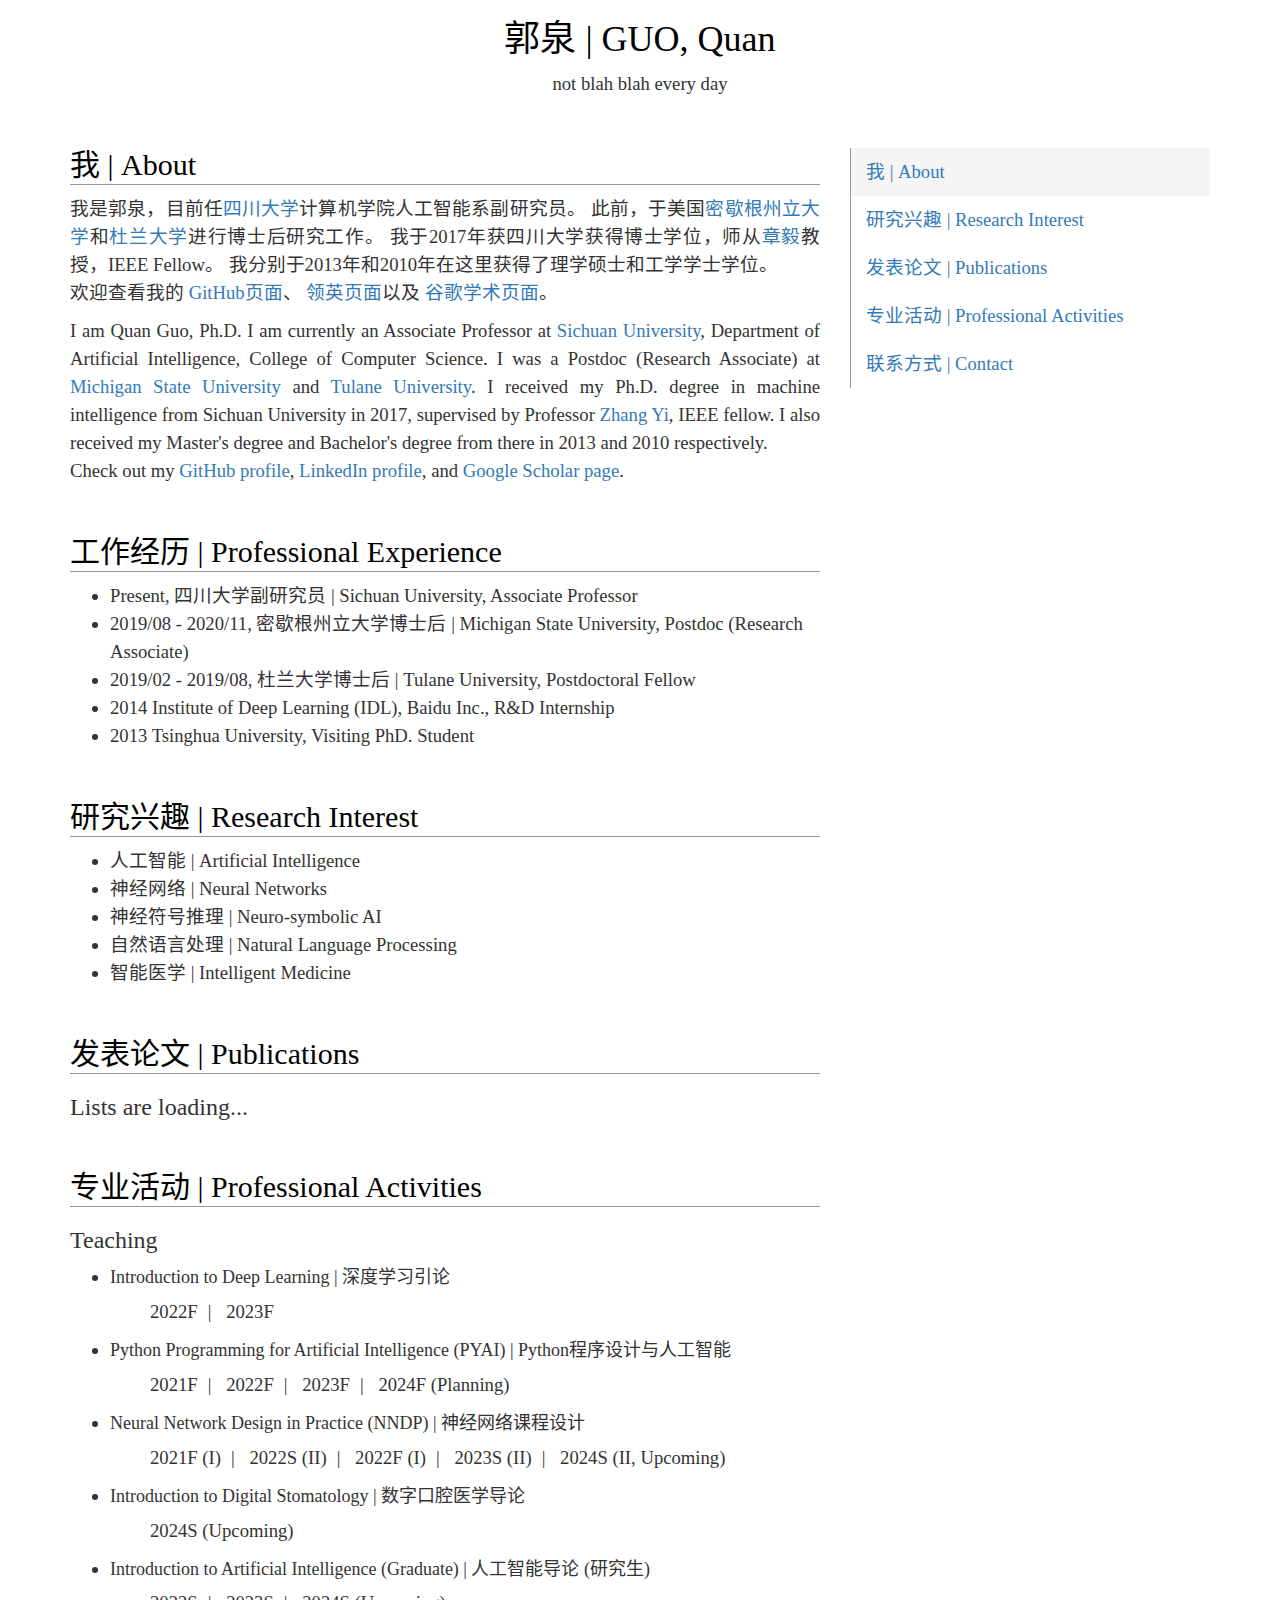
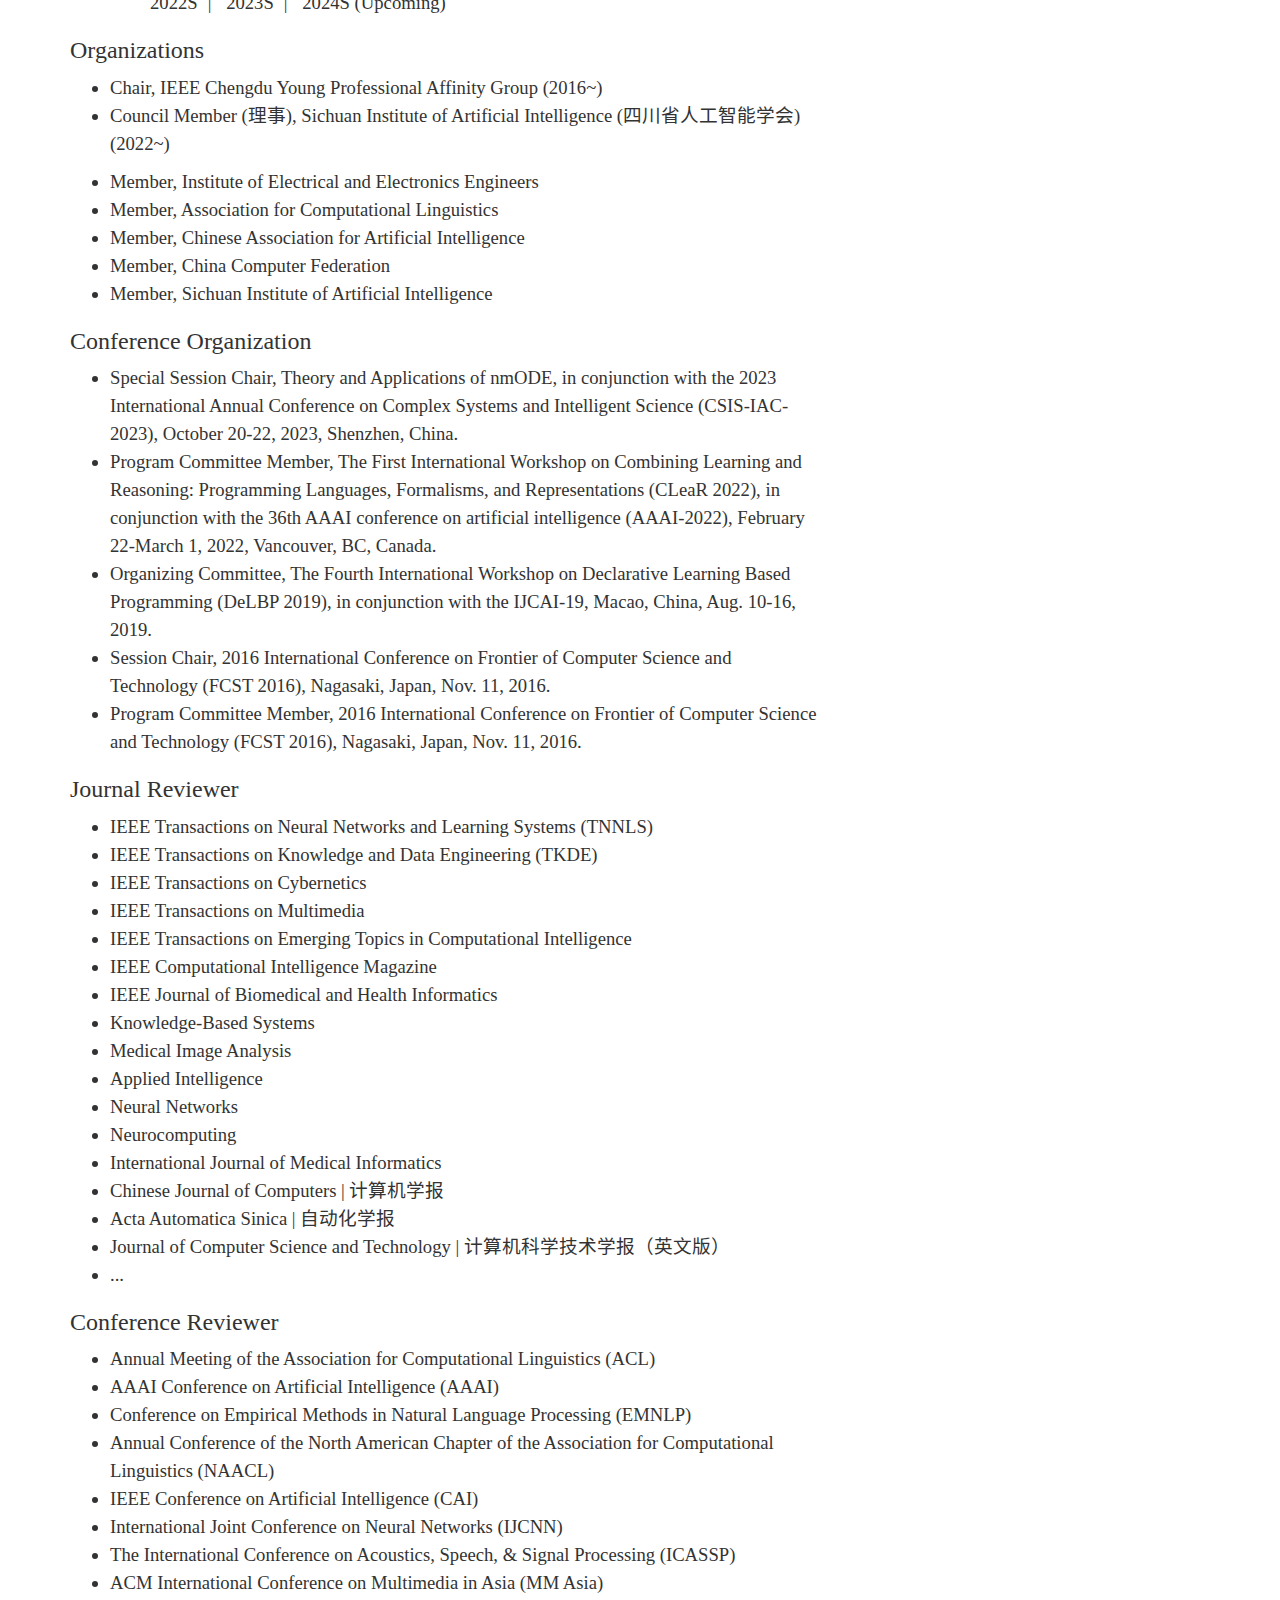
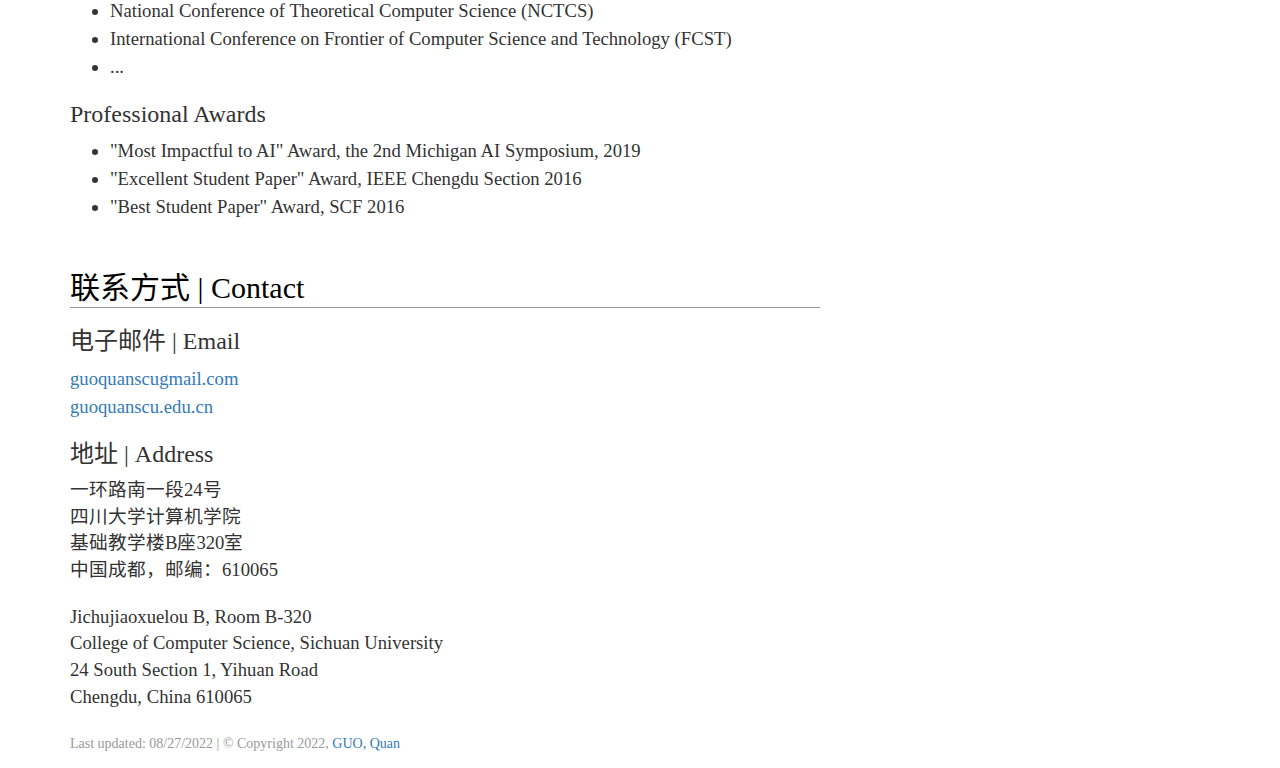
==== commit 4c098e19: "Update teaching list style" ====
--- a/index.html
+++ b/index.html
@@ -154,23 +154,23 @@
                                     <li>2021F</li>
                                     <li>2022F</li>
                                     <li>2023F</li>
-                                    <li>2024F(Planning)</li>
+                                    <li>2024F (Planning)</li>
                                 </ul>
                             </li>
                             <li>
                                 <h4>Neural Network Design in Practice (NNDP) | 神经网络课程设计</h4>
                                 <ul>
-                                    <li>2021F(I)</li>
-                                    <li>2022S(II)</li>
-                                    <li>2022F(I)</li>
-                                    <li>2023S(II)</li>
-                                    <li>2024S(II, Upcoming)</li>
+                                    <li>2021F (I)</li>
+                                    <li>2022S (II)</li>
+                                    <li>2022F (I)</li>
+                                    <li>2023S (II)</li>
+                                    <li>2024S (II, Upcoming)</li>
                                 </ul>
                             </li>
                             <li>
                                 <h4>Introduction to Digital Stomatology | 数字口腔医学导论</h4>
                                 <ul>
-                                    <li>2024S(Upcoming)</li>
+                                    <li>2024S (Upcoming)</li>
                                 </ul>
                             </li>
                             <li>
@@ -178,7 +178,7 @@
                                 <ul>
                                     <li>2022S</li>
                                     <li>2023S</li>
-                                    <li>2024S(Upcoming)</li>
+                                    <li>2024S (Upcoming)</li>
                                 </ul>
                             </li>
                         </ul>
--- a/css/guoquan.css
+++ b/css/guoquan.css
@@ -135,17 +135,19 @@
     padding: 4px 0;
 }
 
-#teaching-list li ul li ul {
+/* ul#teaching-list li ul {
     display: flex;
     flex-wrap: wrap;
     justify-content: space-between;
-}
+} */
 
-#teaching-list li ul li ul li {
+ul#teaching-list li ul li {
+    display: inline;
+    list-style-type: none;
     margin-right: 10px;
 }
 
-#teaching-list li ul li ul li:not(:last-child)::after {
+ul#teaching-list li ul li:not(:last-child)::after {
     content: "|";
     margin-left: 10px;
 }
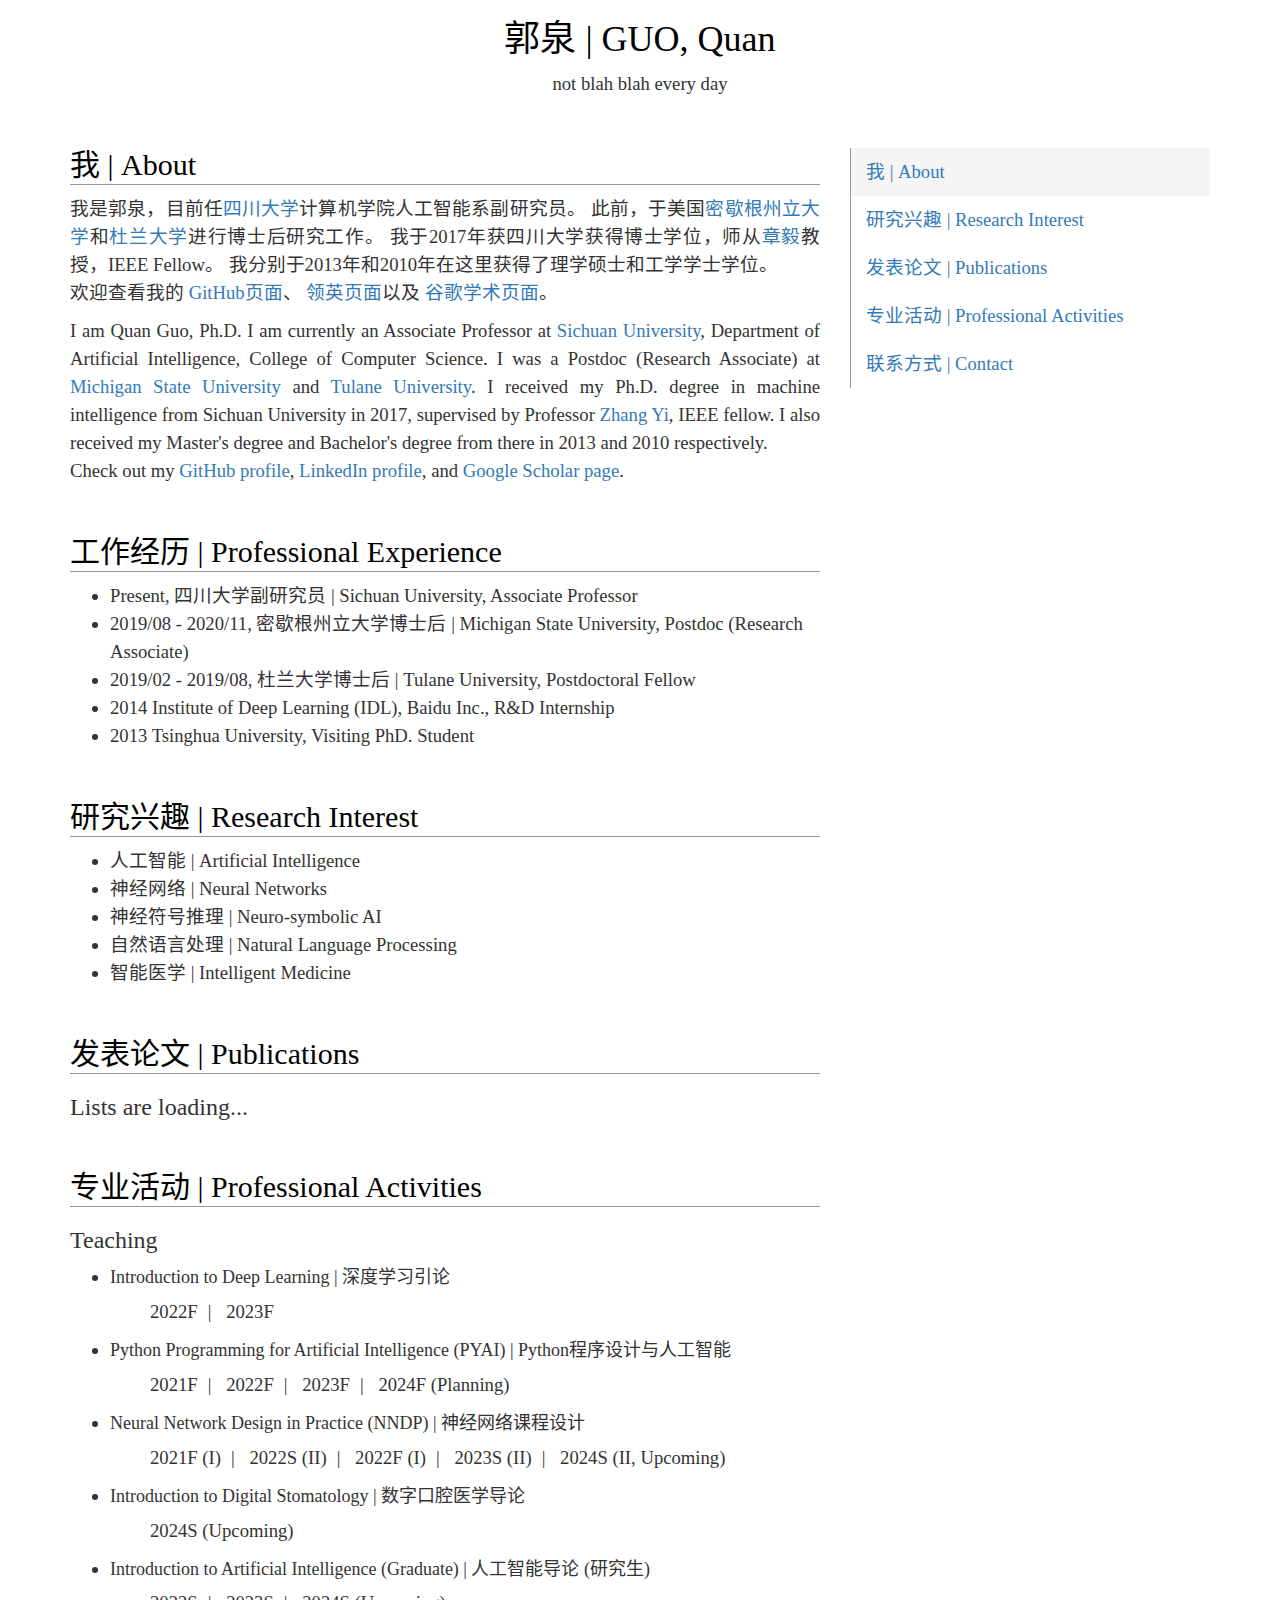
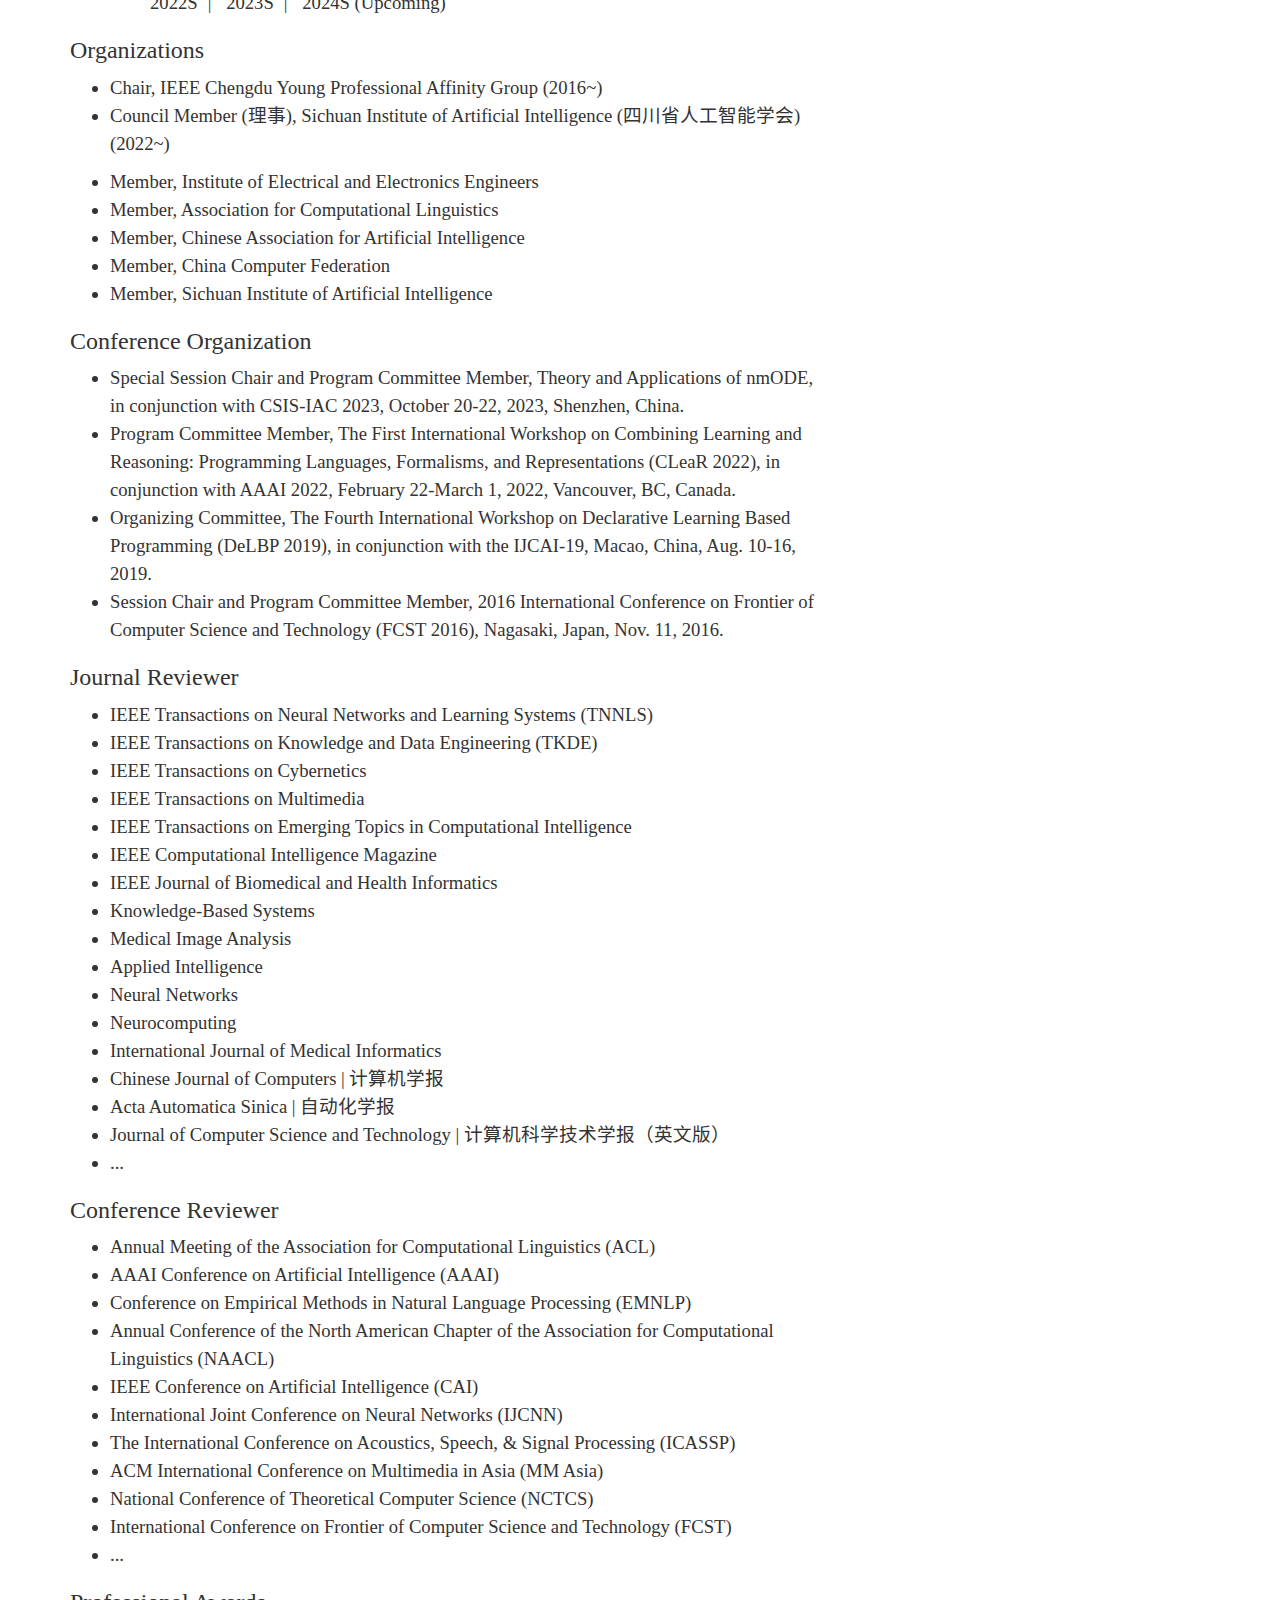
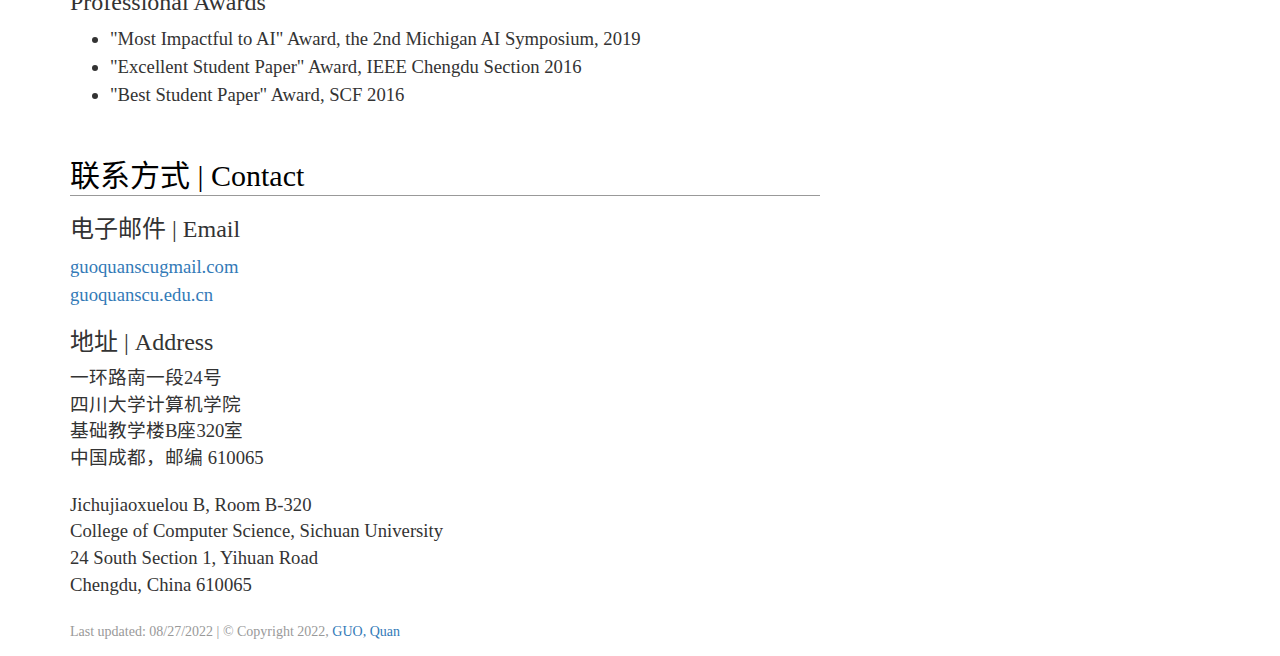
==== commit 77c53fd5: "Update Conference Organization" ====
--- a/index.html
+++ b/index.html
@@ -196,11 +196,10 @@
                         </ul>
                         <h3>Conference Organization</h3>
                         <ul>
-                            <li>Special Session Chair, Theory and Applications of nmODE, in conjunction with the 2023 International Annual Conference on Complex Systems and Intelligent Science (CSIS-IAC-2023), October 20-22, 2023, Shenzhen, China.</li>
-                            <li>Program Committee Member, The First International Workshop on Combining Learning and Reasoning: Programming Languages, Formalisms, and Representations (CLeaR 2022), in conjunction with the 36th AAAI conference on artificial intelligence (AAAI-2022), February 22-March 1, 2022, Vancouver, BC, Canada.</li>
-                            <li>Organizing Committee, The Fourth International Workshop on Declarative Learning Based Programming (DeLBP 2019), in conjunction with the IJCAI-19, Macao, China, Aug. 10-16, 2019.</li>
-                            <li>Session Chair, 2016 International Conference on Frontier of Computer Science and Technology (FCST 2016), Nagasaki, Japan, Nov. 11, 2016.</li>
-                            <li>Program Committee Member, 2016 International Conference on Frontier of Computer Science and Technology (FCST 2016), Nagasaki, Japan, Nov. 11, 2016.</li>
+                            <li>Special Session Chair and Program Committee Member, Theory and Applications of nmODE, in conjunction with <span title="the 2023 International Annual Conference on Complex Systems and Intelligent Science">CSIS-IAC 2023</span>, October 20-22, 2023, Shenzhen, China.</li>
+                            <li>Program Committee Member, The First International Workshop on Combining Learning and Reasoning: Programming Languages, Formalisms, and Representations (CLeaR 2022), in conjunction with <span title="the 36th AAAI conference on artificial intelligence">AAAI 2022</span>, February 22-March 1, 2022, Vancouver, BC, Canada.</li>
+                            <li>Organizing Committee, The Fourth International Workshop on Declarative Learning Based Programming (DeLBP 2019), in conjunction with the <span title="the 28th International Joint Conference on Artificial Intelligence">IJCAI-19</span>, Macao, China, Aug. 10-16, 2019.</li>
+                            <li>Session Chair and Program Committee Member, 2016 International Conference on Frontier of Computer Science and Technology (FCST 2016), Nagasaki, Japan, Nov. 11, 2016.</li>
                         </ul>
                         <h3>Journal Reviewer</h3>
                         <ul>
@@ -263,7 +262,7 @@
                             一环路南一段24号<br>
                             四川大学计算机学院<br>
                             基础教学楼B座320室<br>
-                            中国成都，邮编：610065
+                            中国成都，邮编 610065
                         </address>
                         <address>
                             Jichujiaoxuelou B, Room B-320<br>
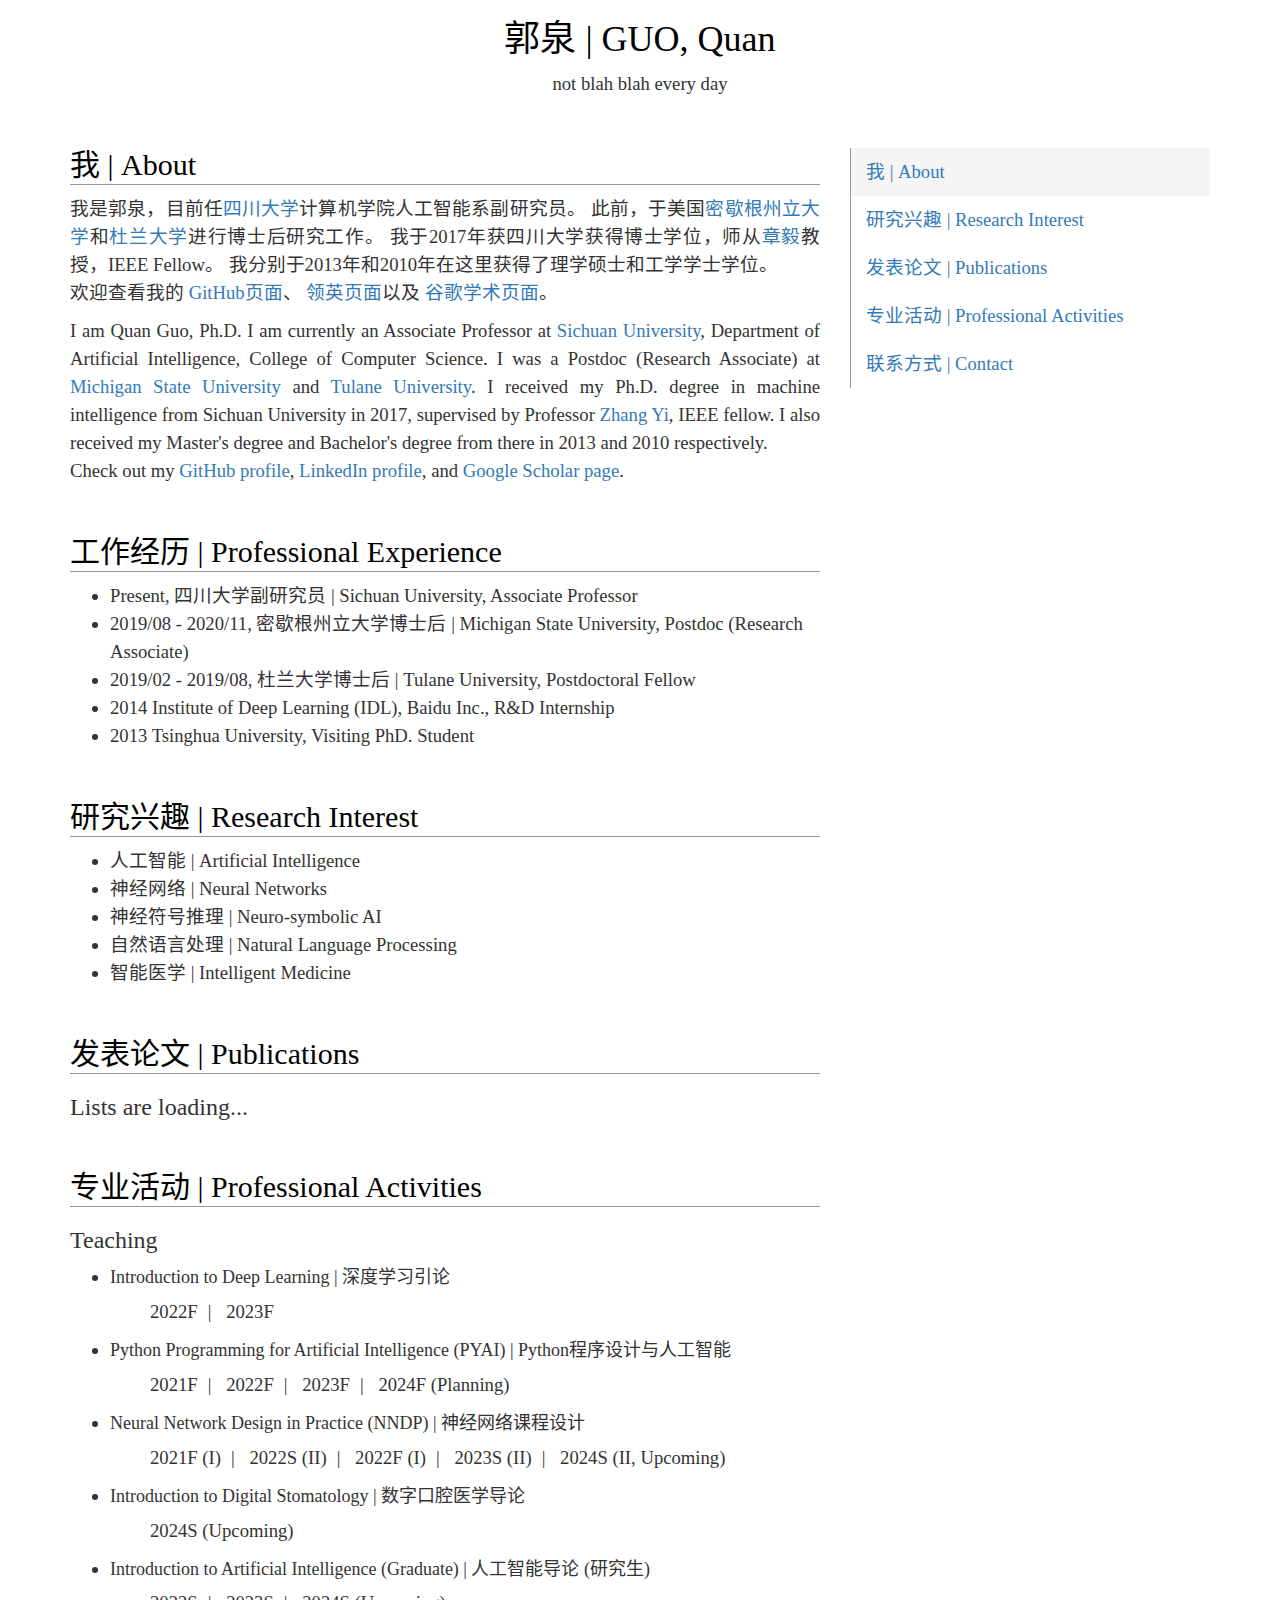
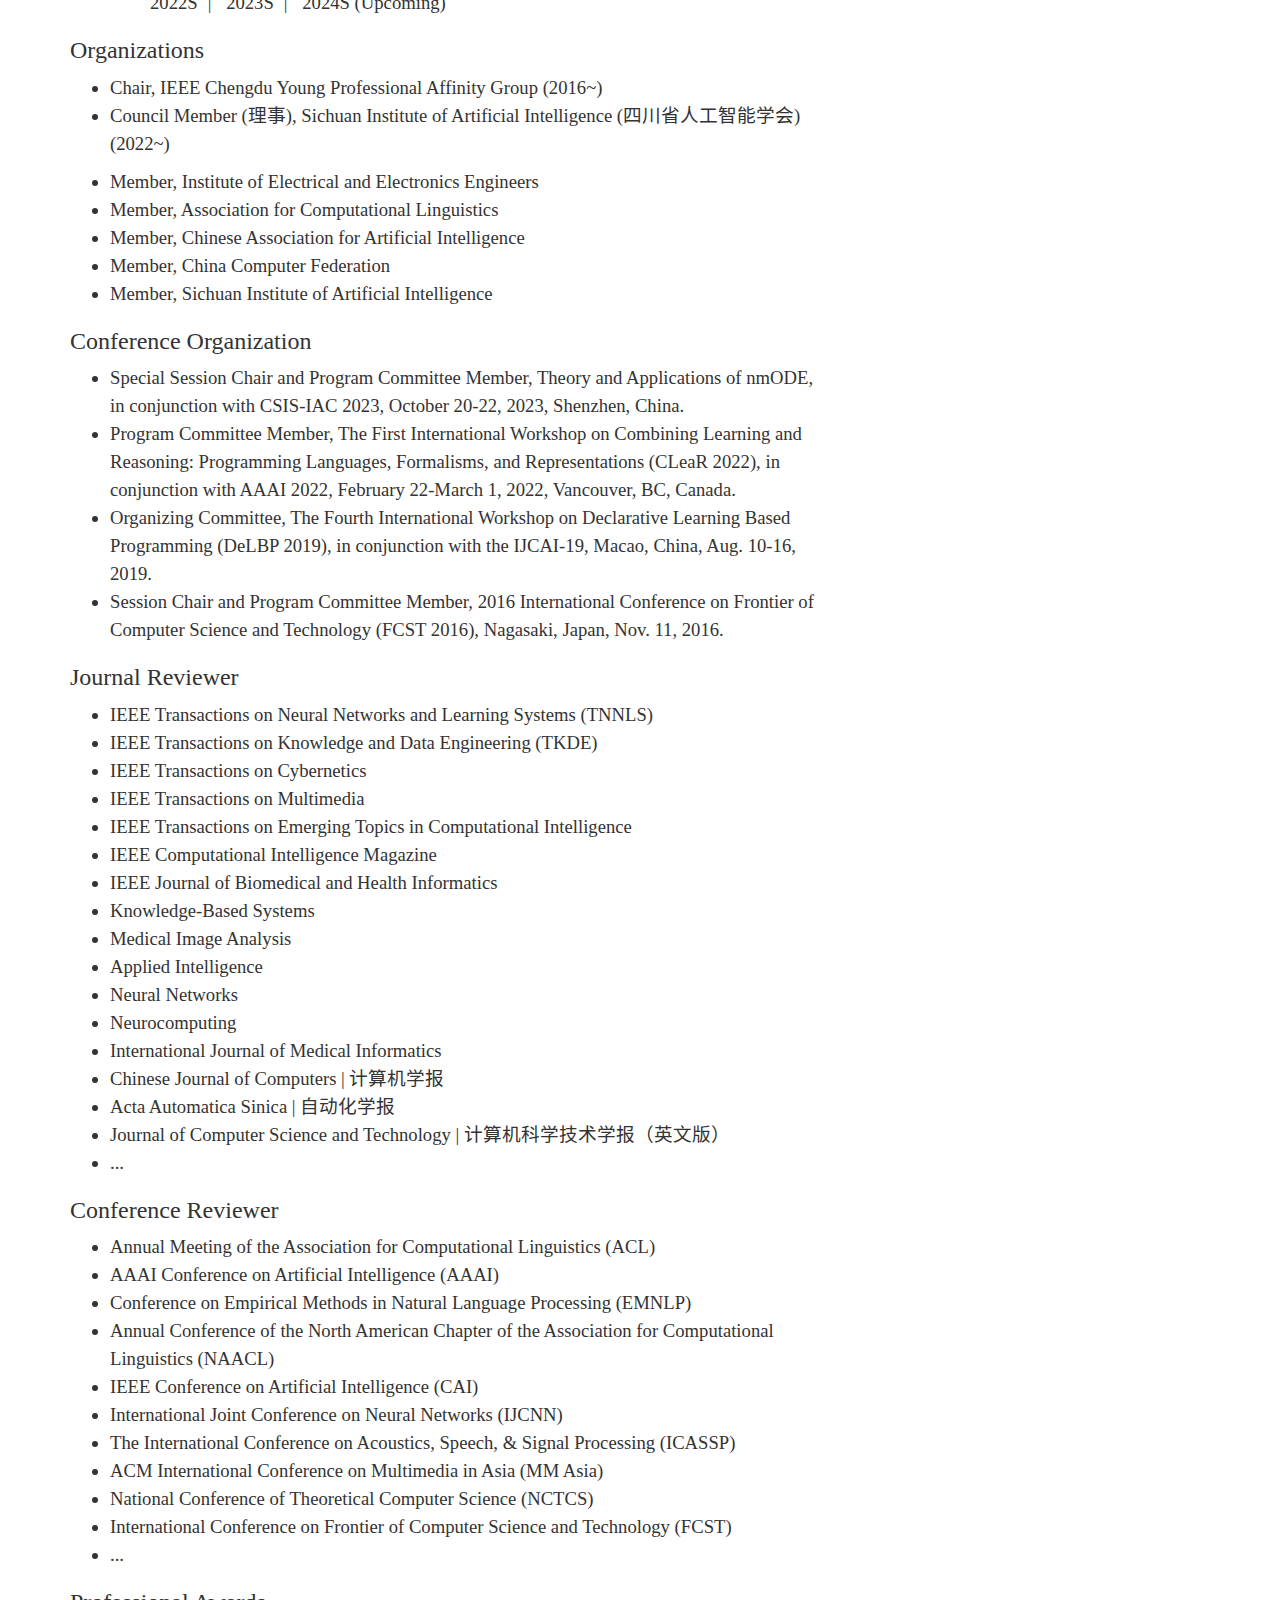
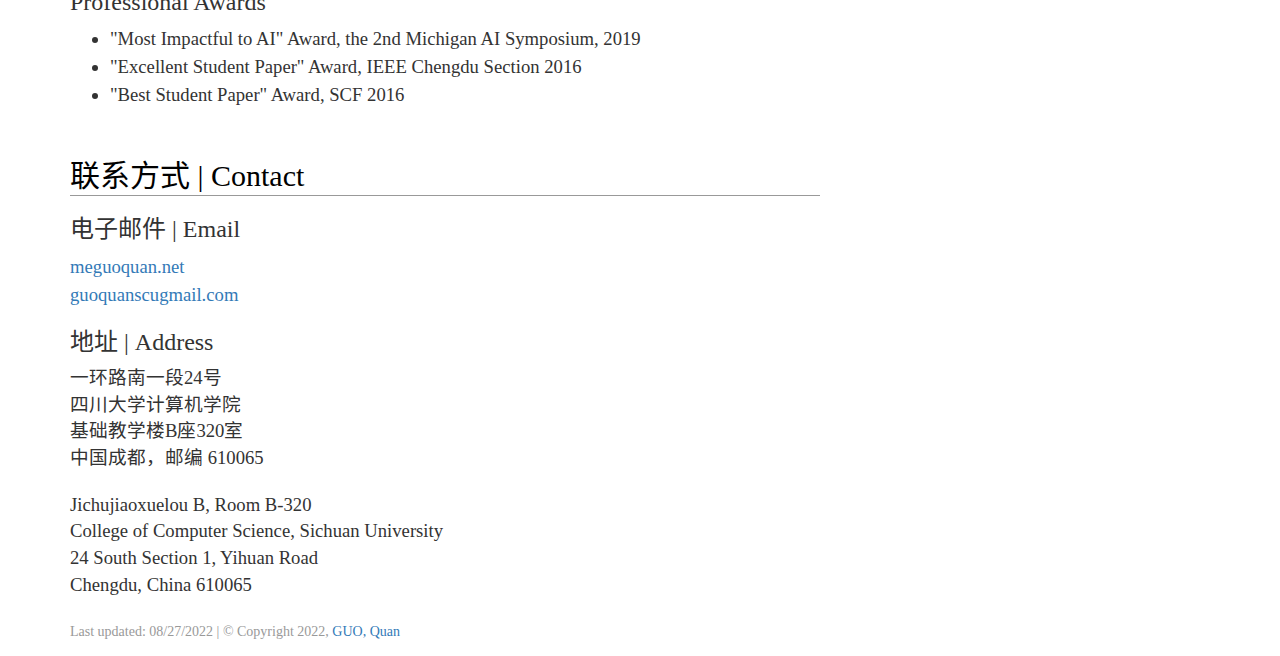
==== commit 80728af1: "Update index.html" ====
--- a/index.html
+++ b/index.html
@@ -254,8 +254,8 @@
                     <div class="section-content">
                         <h3>电子邮件 | Email</h3>
                         <p>
+                          <a class="email-addr"><span class="email-addr-local">me</span><span class="email-addr-domain">guoquan.net</span></a><br>
                           <a class="email-addr"><span class="email-addr-local">guoquanscu</span><span class="email-addr-domain">gmail.com</span></a><br>
-                          <a class="email-addr"><span class="email-addr-local">guoquan</span><span class="email-addr-domain">scu.edu.cn</span></a>
                         </p>
                         <h3>地址 | Address</h3>
                         <address>
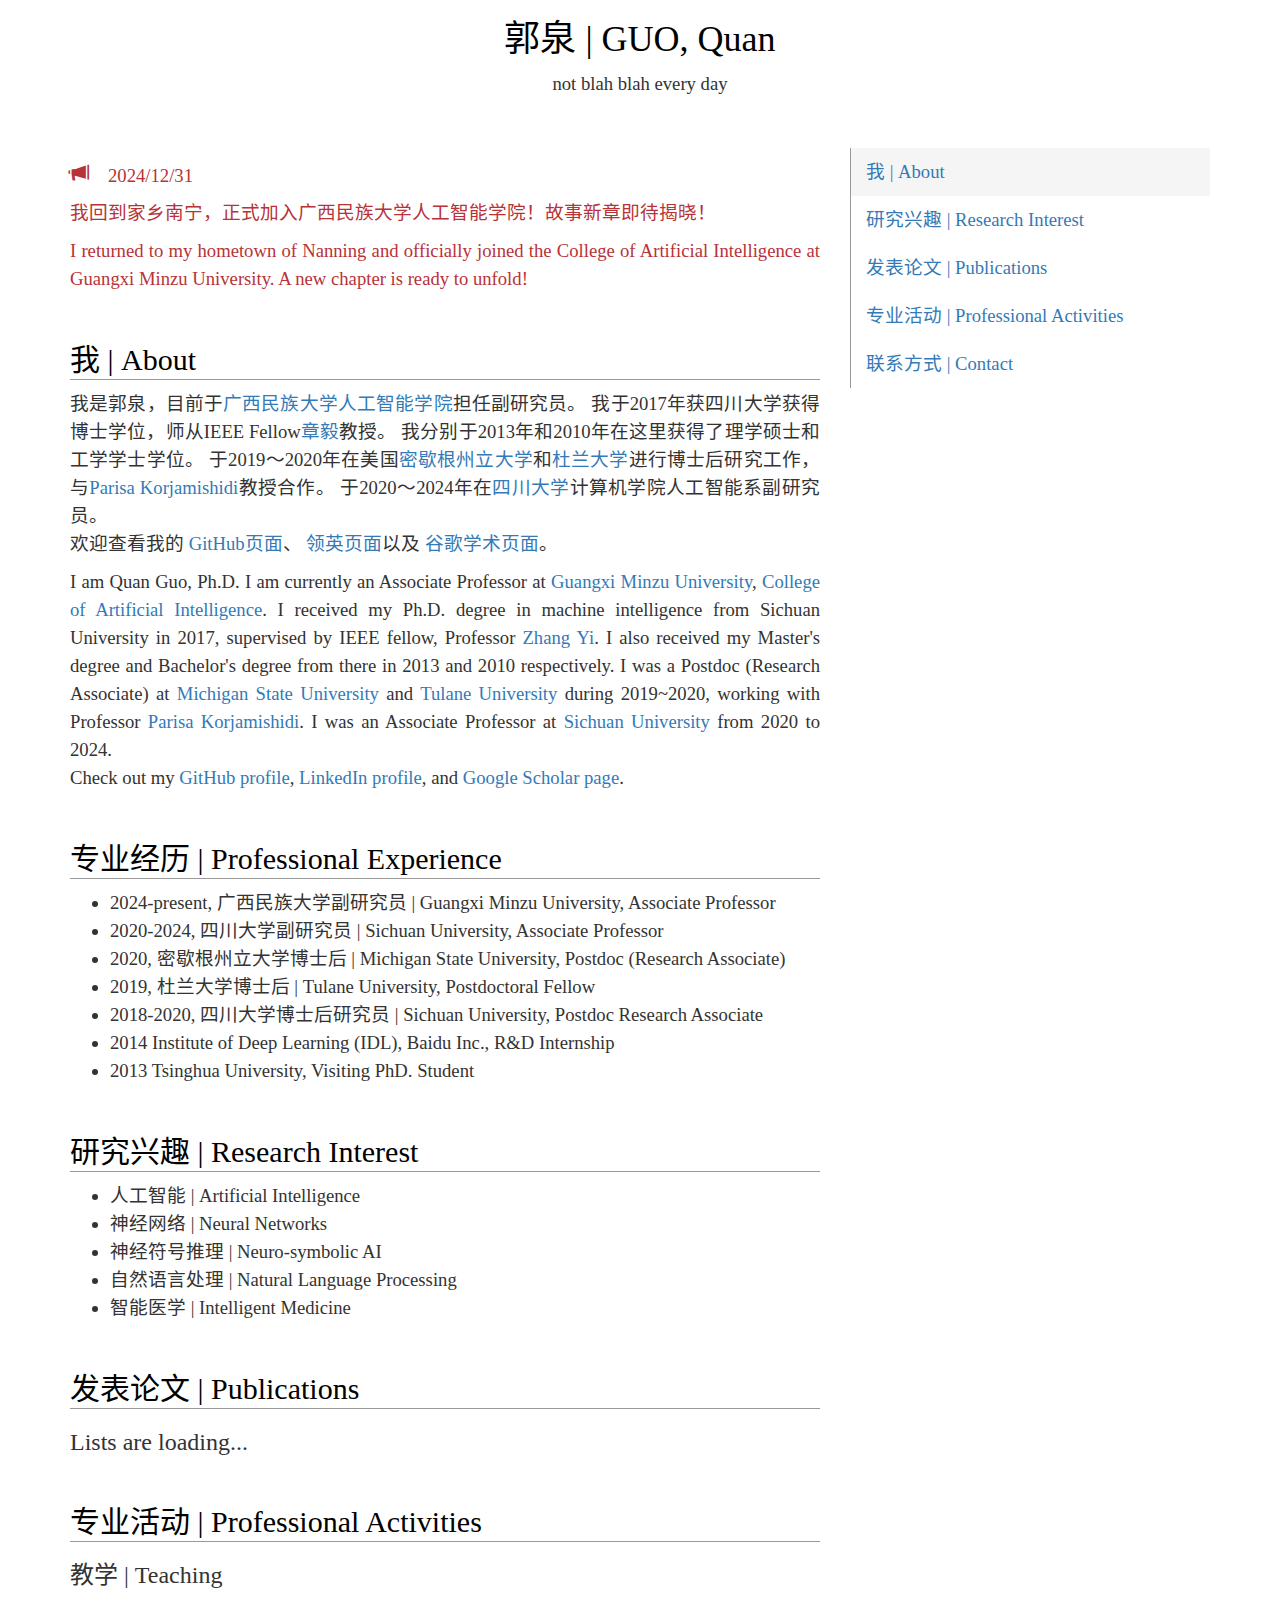
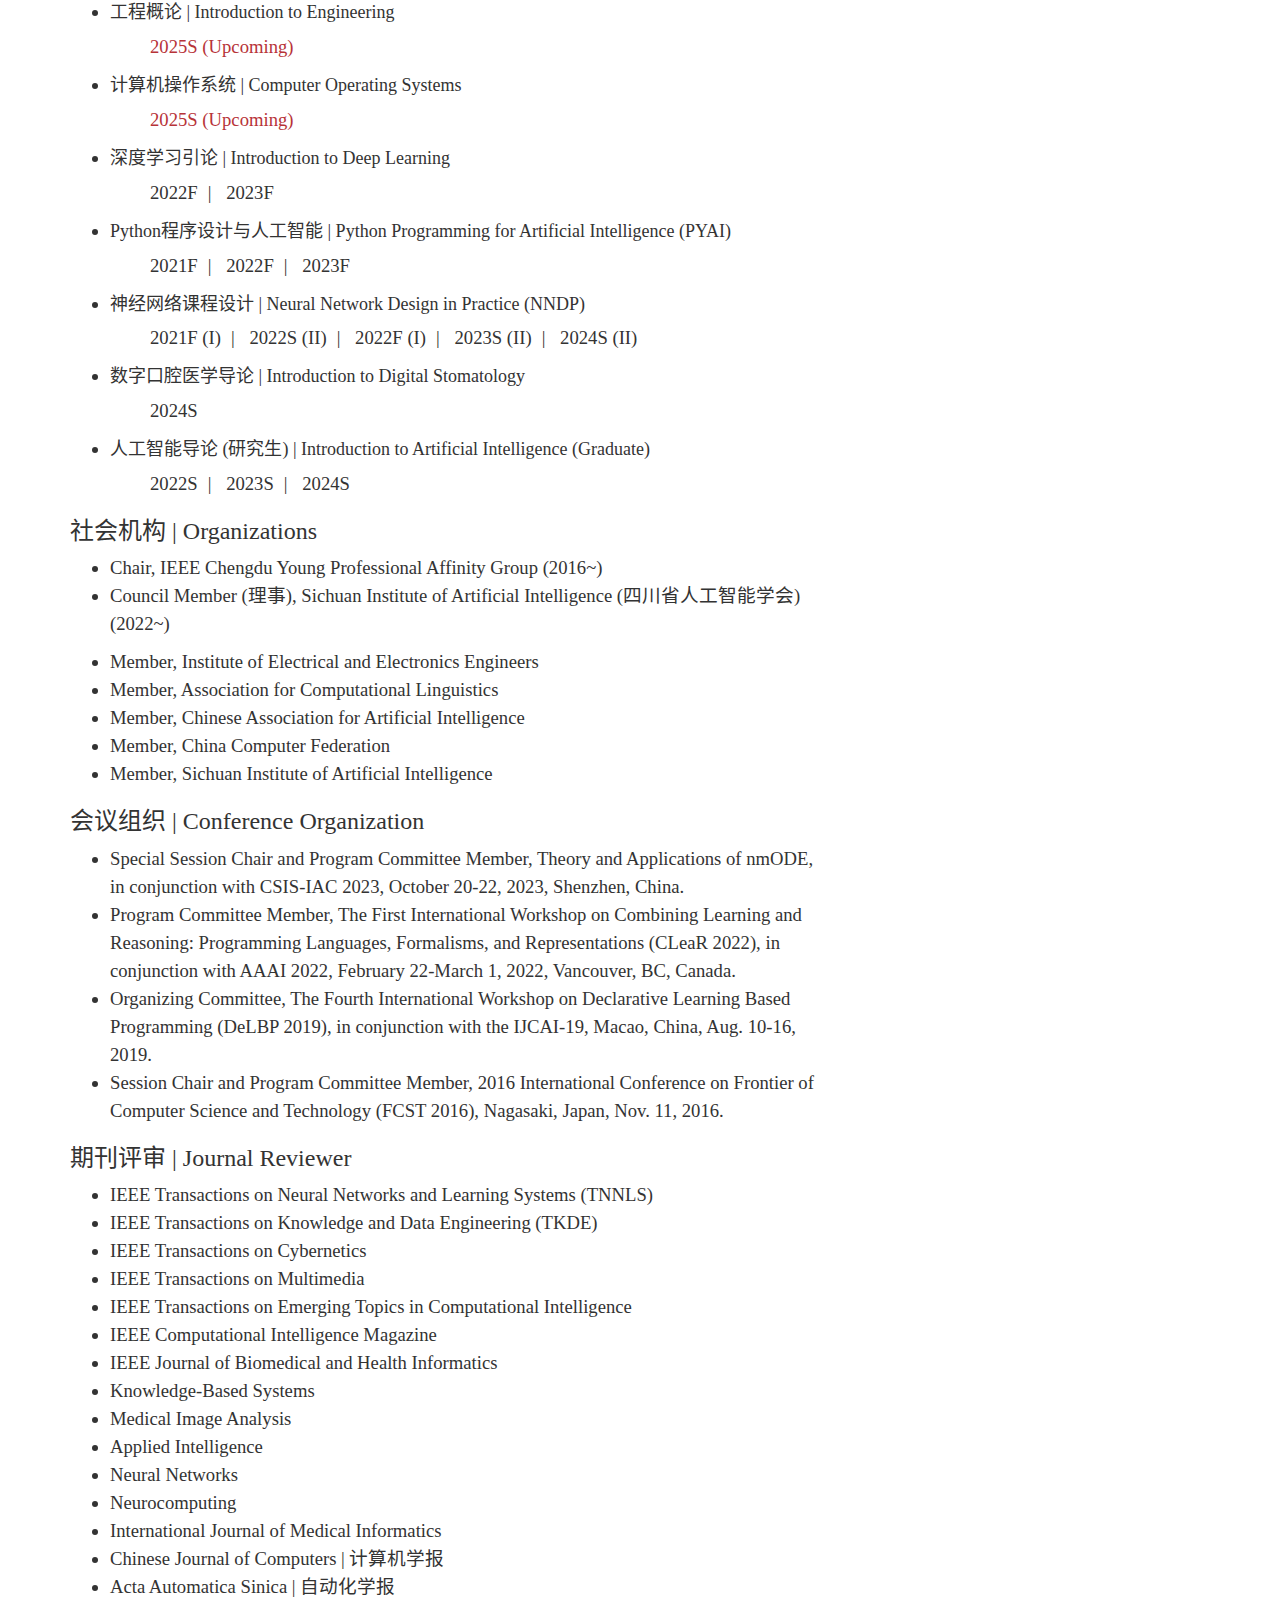
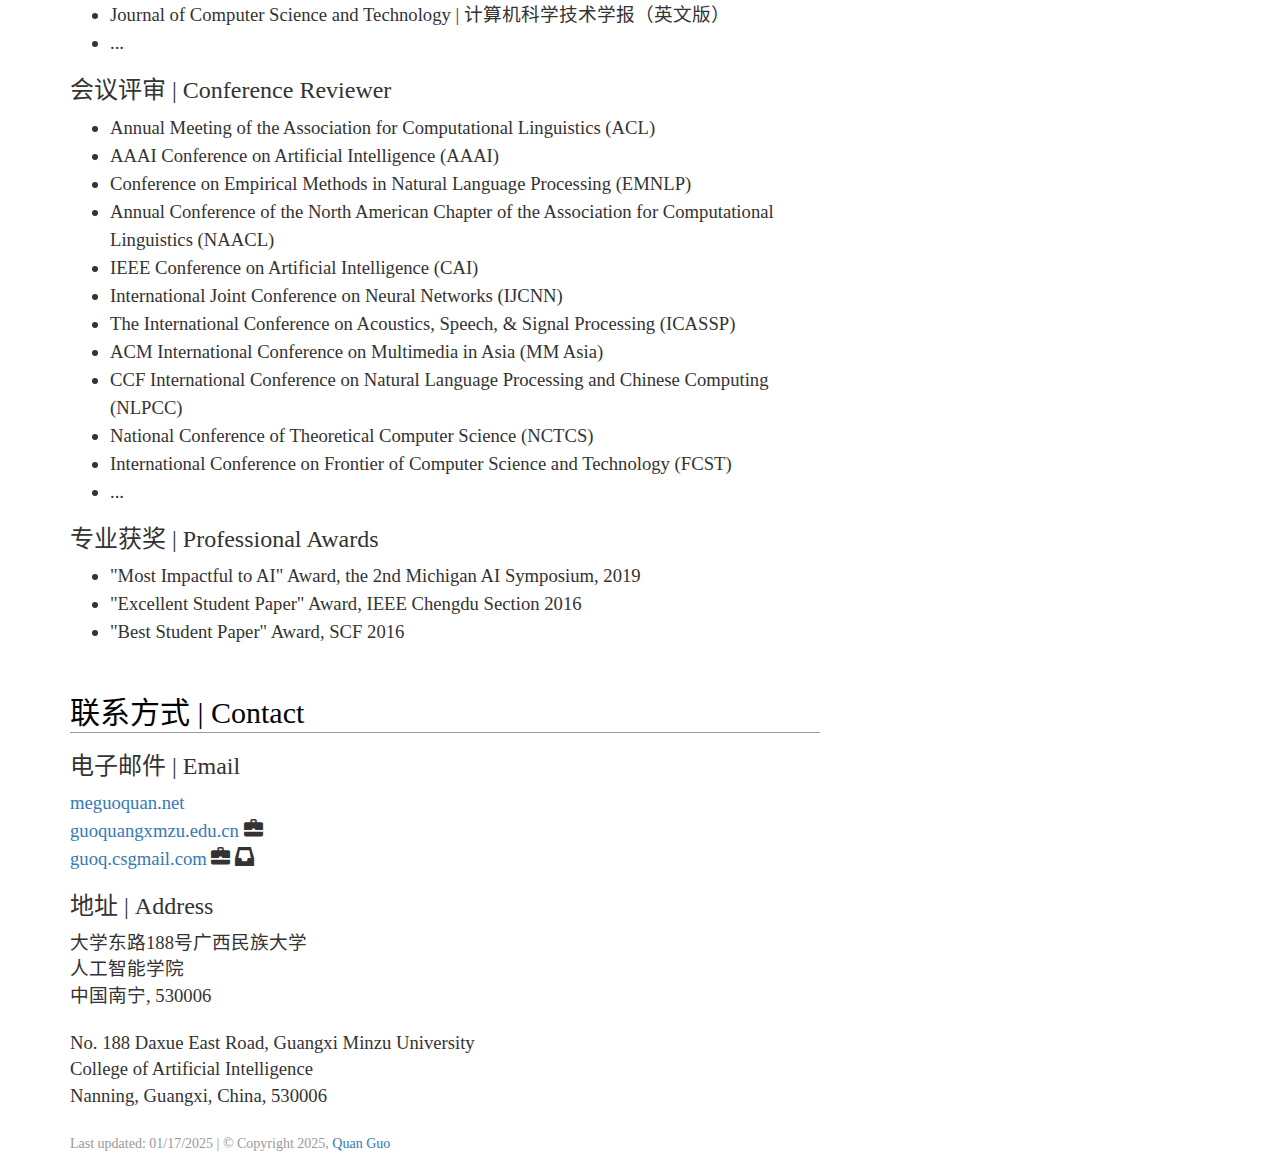
==== commit 2ca30cc6: "Update on work and introduction, enhance style and structure, remove some unnecessary files" ====
--- a/index.html
+++ b/index.html
@@ -34,19 +34,47 @@
 
     <div class="container">
         <div class="row">
-            <div class="col-xs-12 col-sm-8 main" role="main">
-                <!-- <section class="section-wrapper">
-                    <!-- Section Header -- >
-                    <div class="section-header">
+            <div class="col-xs-12 col-sm-4 col-sm-push-8 sidebar" role="complementary">
+                <nav class="hidden-print">
+                    <ul class="nav bs-docs-sidenav">
+                        <li class="active">
+                            <a href="#about">我 | About</a>
+                        </li>
+                        <li>
+                            <a href="#interest">研究兴趣 | Research Interest</a>
+                        </li>
+                        <li>
+                            <a href="#publication">发表论文 | Publications</a>
+                        </li>
+                        <li>
+                            <a href="#professional">专业活动 | Professional Activities</a>
+                        </li>
+                        <li>
+                            <a href="#contact">联系方式 | Contact</a>
+                        </li>
+                    </ul>
+                </nav>
+                <div class="scrollup" role="complementary"><span class="glyphicon glyphicon-chevron-up"></span></div>
+            </div>
+            <div class="col-xs-12 col-sm-8 col-sm-pull-4 main" role="main">
+                <section class="section-wrapper">
+                    <!-- Section Header -->
+                    <div class="section-header notice-header">
                         <h2><a id="notice" class="anchor" aria-hidden="true"></a></h2>
                     </div>
-                    <!-- Section Content -- >
-                    <div class="section-content">
-                        <p>
-                            <span class="glyphicon glyphicon-bullhorn" style="color: #b73338;"></span>
-                        </p>
-                    </div>
-                </section> -->
+                    <!-- Section Content -->
+                    <div class="section-content">
+                        <p class="highlighted">
+                            <span class="glyphicon glyphicon-bullhorn"> 2024/12/31 </span>
+                        </p>
+                        <p class="lang-chinese highlighted">
+                            我回到家乡南宁，正式加入广西民族大学人工智能学院！故事新章即待揭晓！
+                        </p>
+                        <p class="lang-english highlighted">
+                            I returned to my hometown of Nanning and officially joined the College of Artificial Intelligence at Guangxi Minzu University. A new chapter is ready to unfold!
+                        </p>
+                    </div>
+                </section>
 
 
                 <section class="section-wrapper">
@@ -56,26 +84,26 @@
                     </div>
                     <!-- Section Content -->
                     <div class="section-content">
-                        <p class="lang-chiness">
-                            我是郭泉，目前任<a href="http://www.scu.edu.cn/">四川大学</a>计算机学院人工智能系副研究员。
-                            此前，于美国<a href="https://msu.edu">密歇根州立大学</a>和<a href="https://tulane.edu">杜兰大学</a>进行博士后研究工作。
-                            我于2017年获四川大学获得博士学位，师从<a href="http://www.machineilab.org/users/zhangyi/">章毅</a>教授，IEEE Fellow。
+                        <p class="lang-chinese">
+                            我是郭泉，目前于<a href="https://www.gxmzu.edu.cn/">广西民族大学</a><a href="https://ai.gxmzu.edu.cn/">人工智能学院</a>担任副研究员。
+                            我于2017年获四川大学获得博士学位，师从IEEE Fellow<a href="http://www.machineilab.org/users/zhangyi/">章毅</a>教授。
                             我分别于2013年和2010年在这里获得了理学硕士和工学学士学位。
+                            于2019～2020年在美国<a href="https://msu.edu">密歇根州立大学</a>和<a href="https://tulane.edu">杜兰大学</a>进行博士后研究工作，与<a href="https://www.cse.msu.edu/~kordjams/">Parisa Korjamishidi</a>教授合作。
+                            于2020～2024年在<a href="https://www.scu.edu.cn/">四川大学</a>计算机学院人工智能系副研究员。
                             <br>
                             欢迎查看我的
-                            <!-- <a href="Curriculum Vitae-20190529.pdf">简历</a>、 -->
                             <a href="https://github.com/guoquan">GitHub页面</a>、
                             <a href="https://www.linkedin.com/in/guoquan/zh-cn">领英页面</a>以及
                             <a href="https://scholar.google.com/citations?user=4Yu5WHAAAAAJ">谷歌学术页面</a>。
                         </p>
                         <p class="lang-english">
-                            I am Quan Guo, Ph.D. I am currently an Associate Professor at <a href="http://www.scu.edu.cn/">Sichuan University</a>, Department of Artificial Intelligence, College of Computer Science.
-                            I was a Postdoc (Research Associate) at <a href="https://msu.edu">Michigan State University</a> and <a href="https://tulane.edu">Tulane University</a>.
-                            I received my Ph.D. degree in machine intelligence from Sichuan University in 2017, supervised by Professor <a href="http://www.machineilab.org/users/zhangyi/">Zhang Yi</a>, IEEE fellow.
+                            I am Quan Guo, Ph.D. I am currently an Associate Professor at <a href="https://www.gxmzu.edu.cn/">Guangxi Minzu University</a>, <a href="https://ai.gxmzu.edu.cn"> College of Artificial Intelligence</a>.
+                            I received my Ph.D. degree in machine intelligence from Sichuan University in 2017, supervised by IEEE fellow, Professor <a href="http://www.machineilab.org/users/zhangyi/">Zhang Yi</a>.
                             I also received my Master's degree and Bachelor's degree from there in 2013 and 2010 respectively.
+                            I was a Postdoc (Research Associate) at <a href="https://msu.edu">Michigan State University</a> and <a href="https://tulane.edu">Tulane University</a> during 2019~2020, working with Professor <a href="https://www.cse.msu.edu/~kordjams/">Parisa Korjamishidi</a>.
+                            I was an Associate Professor at <a href="https://www.scu.edu.cn/">Sichuan University</a> from 2020 to 2024.
                             <br>
                             Check out my
-                            <!-- <a href="Curriculum Vitae-20190529.pdf">CV</a>, -->
                             <a href="https://github.com/guoquan">GitHub profile</a>,
                             <a href="https://www.linkedin.com/in/guoquan">LinkedIn profile</a>, and
                             <a href="https://scholar.google.com/citations?user=4Yu5WHAAAAAJ">Google Scholar page</a>.
@@ -87,14 +115,16 @@
                 <section class="section-wrapper">
                     <!-- Section Header -->
                     <div class="section-header">
-                        <h2><a id="experience" class="anchor" aria-hidden="true"></a>工作经历 | Professional Experience</h2>
-                    </div>
-                    <!-- Section Content -->
-                    <div class="section-content">
-                        <ul>
-                            <li>Present, 四川大学副研究员 | Sichuan University, Associate Professor</li>
-                            <li>2019/08 - 2020/11, 密歇根州立大学博士后 | Michigan State University, Postdoc (Research Associate)</li>
-                            <li>2019/02 - 2019/08, 杜兰大学博士后 | Tulane University, Postdoctoral Fellow</li>
+                        <h2><a id="experience" class="anchor" aria-hidden="true"></a>专业经历 | Professional Experience</h2>
+                    </div>
+                    <!-- Section Content -->
+                    <div class="section-content">
+                        <ul>
+                            <li>2024-present, 广西民族大学副研究员 | Guangxi Minzu University, Associate Professor</li>
+                            <li>2020-2024, 四川大学副研究员 | Sichuan University, Associate Professor</li>
+                            <li>2020, 密歇根州立大学博士后 | Michigan State University, Postdoc (Research Associate)</li>
+                            <li>2019, 杜兰大学博士后 | Tulane University, Postdoctoral Fellow</li>
+                            <li>2018-2020, 四川大学博士后研究员 | Sichuan University, Postdoc Research Associate</li>
                             <li>2014 Institute of Deep Learning (IDL), Baidu Inc., R&D Internship</li>
                             <li>2013 Tsinghua University, Visiting PhD. Student</li>
                         </ul>
@@ -127,7 +157,7 @@
                     </div>
                     <!-- Section Content -->
                     <div id="publicaton-list" class="section-content pub-list">
-                      <h3>Lists are loading...</h3>
+                        <h3>Lists are loading...</h3>
                     </div>
                 </section>
 
@@ -139,50 +169,61 @@
                     </div>
                     <!-- Section Content -->
                     <div class="section-content">
-                        <h3>Teaching</h3>
+                        <h3>教学 | Teaching</h3>
                         <ul id="teaching-list">
                             <li>
-                                <h4>Introduction to Deep Learning | 深度学习引论</h4>
+                                <h4>工程概论 | Introduction to Engineering</h4>
+                                <ul>
+                                    <li class="highlighted">2025S (Upcoming)</li>
+                                </ul>
+                            </li>
+                            <li>
+                                <h4>计算机操作系统 | Computer Operating Systems</h4>
+                                <ul>
+                                    <li class="highlighted">2025S (Upcoming)</li>
+                                </ul>
+                            </li>
+                            <li>
+                                <h4>深度学习引论 | Introduction to Deep Learning</h4>
                                 <ul>
                                     <li>2022F</li>
                                     <li>2023F</li>
                                 </ul>
                             </li>
                             <li>
-                                <h4>Python Programming for Artificial Intelligence (PYAI) | Python程序设计与人工智能</h4>
+                                <h4>Python程序设计与人工智能 | Python Programming for Artificial Intelligence (PYAI)</h4>
                                 <ul>
                                     <li>2021F</li>
                                     <li>2022F</li>
                                     <li>2023F</li>
-                                    <li>2024F (Planning)</li>
-                                </ul>
-                            </li>
-                            <li>
-                                <h4>Neural Network Design in Practice (NNDP) | 神经网络课程设计</h4>
+                                </ul>
+                            </li>
+                            <li>
+                                <h4>神经网络课程设计 | Neural Network Design in Practice (NNDP)</h4>
                                 <ul>
                                     <li>2021F (I)</li>
                                     <li>2022S (II)</li>
                                     <li>2022F (I)</li>
                                     <li>2023S (II)</li>
-                                    <li>2024S (II, Upcoming)</li>
-                                </ul>
-                            </li>
-                            <li>
-                                <h4>Introduction to Digital Stomatology | 数字口腔医学导论</h4>
-                                <ul>
-                                    <li>2024S (Upcoming)</li>
-                                </ul>
-                            </li>
-                            <li>
-                                <h4>Introduction to Artificial Intelligence (Graduate) | 人工智能导论 (研究生)</h4>
+                                    <li>2024S (II)</li>
+                                </ul>
+                            </li>
+                            <li>
+                                <h4>数字口腔医学导论 | Introduction to Digital Stomatology</h4>
+                                <ul>
+                                    <li>2024S</li>
+                                </ul>
+                            </li>
+                            <li>
+                                <h4>人工智能导论 (研究生) | Introduction to Artificial Intelligence (Graduate)</h4>
                                 <ul>
                                     <li>2022S</li>
                                     <li>2023S</li>
-                                    <li>2024S (Upcoming)</li>
-                                </ul>
-                            </li>
-                        </ul>
-                        <h3>Organizations</h3>
+                                    <li>2024S</li>
+                                </ul>
+                            </li>
+                        </ul>
+                        <h3>社会机构 | Organizations</h3>
                         <ul>
                             <li>Chair, IEEE Chengdu Young Professional Affinity Group (2016~)</li>
                             <li>Council Member (理事), Sichuan Institute of Artificial Intelligence (四川省人工智能学会) (2022~)</li>
@@ -194,14 +235,14 @@
                             <li>Member, China Computer Federation </li>
                             <li>Member, Sichuan Institute of Artificial Intelligence </li>
                         </ul>
-                        <h3>Conference Organization</h3>
+                        <h3>会议组织 | Conference Organization</h3>
                         <ul>
                             <li>Special Session Chair and Program Committee Member, Theory and Applications of nmODE, in conjunction with <span title="the 2023 International Annual Conference on Complex Systems and Intelligent Science">CSIS-IAC 2023</span>, October 20-22, 2023, Shenzhen, China.</li>
                             <li>Program Committee Member, The First International Workshop on Combining Learning and Reasoning: Programming Languages, Formalisms, and Representations (CLeaR 2022), in conjunction with <span title="the 36th AAAI conference on artificial intelligence">AAAI 2022</span>, February 22-March 1, 2022, Vancouver, BC, Canada.</li>
                             <li>Organizing Committee, The Fourth International Workshop on Declarative Learning Based Programming (DeLBP 2019), in conjunction with the <span title="the 28th International Joint Conference on Artificial Intelligence">IJCAI-19</span>, Macao, China, Aug. 10-16, 2019.</li>
                             <li>Session Chair and Program Committee Member, 2016 International Conference on Frontier of Computer Science and Technology (FCST 2016), Nagasaki, Japan, Nov. 11, 2016.</li>
                         </ul>
-                        <h3>Journal Reviewer</h3>
+                        <h3>期刊评审 | Journal Reviewer</h3>
                         <ul>
                             <li>IEEE Transactions on Neural Networks and Learning Systems (TNNLS)</li>
                             <li>IEEE Transactions on Knowledge and Data Engineering (TKDE)</li>
@@ -221,21 +262,22 @@
                             <li>Journal of Computer Science and Technology | 计算机科学技术学报（英文版）</li>
                             <li>...</li>
                         </ul>
-                        <h3>Conference Reviewer</h3>
-                        <ul>
-                            <li>Annual Meeting of the Association for Computational Linguistics (ACL)</li>  <!-- 2021, 2023 -->
+                        <h3>会议评审 | Conference Reviewer</h3>
+                        <ul>
+                            <li>Annual Meeting of the Association for Computational Linguistics (ACL)</li>  <!-- 2021, 2023, 2024 -->
                             <li>AAAI Conference on Artificial Intelligence (AAAI)</li>  <!-- 2021 -->
                             <li>Conference on Empirical Methods in Natural Language Processing (EMNLP)</li>  <!-- 2020, 2023, 2024 -->
-                            <li>Annual Conference of the North American Chapter of the Association for Computational Linguistics (NAACL)</li>  <!-- 2024 -->
+                            <li>Annual Conference of the North American Chapter of the Association for Computational Linguistics (NAACL)</li>  <!-- 2024, 2025 -->
                             <li>IEEE Conference on Artificial Intelligence (CAI)</li>  <!-- 2021 -->
                             <li>International Joint Conference on Neural Networks (IJCNN)</li>  <!-- 2014, 2015, 2016, 2017, 2019, 2020, 2021, 2022, 2023, 2024 -->
-                            <li>The International Conference on Acoustics, Speech, & Signal Processing (ICASSP)</li>  <!-- 2023 -->
-                            <li>ACM International Conference on Multimedia in Asia (MM Asia)</li>  <!-- 2019, 2021, 2022, 2023 -->
+                            <li>The International Conference on Acoustics, Speech, & Signal Processing (ICASSP)</li>  <!-- 2023, 2024 -->
+                            <li>ACM International Conference on Multimedia in Asia (MM Asia)</li>  <!-- 2019, 2021, 2022, 2023, 2024 -->
+                            <li>CCF International Conference on Natural Language Processing and Chinese Computing (NLPCC)</li>  <!-- 2024 -->
                             <li>National Conference of Theoretical Computer Science (NCTCS)</li>  <!-- (NCTCS 2015) Jinhua, China, Oct. 30 - Nov. 1, 2015 -->
                             <li>International Conference on Frontier of Computer Science and Technology (FCST)</li>  <!-- (FCST 2016), Nagasaki, Japan, Nov. 11, 2016 -->
                             <li>...</li>
                         </ul>
-                        <h3>Professional Awards</h3>
+                        <h3>专业获奖 | Professional Awards</h3>
                         <ul>
                             <li>"Most Impactful to AI" Award, the 2nd Michigan AI Symposium, 2019</li>
                             <li>"Excellent Student Paper" Award, IEEE Chengdu Section 2016</li>
@@ -254,47 +296,23 @@
                     <div class="section-content">
                         <h3>电子邮件 | Email</h3>
                         <p>
-                          <a class="email-addr"><span class="email-addr-local">me</span><span class="email-addr-domain">guoquan.net</span></a><br>
-                          <a class="email-addr"><span class="email-addr-local">guoquanscu</span><span class="email-addr-domain">gmail.com</span></a><br>
+                            <a class="email-addr"><span class="email-addr-local">me</span><span class="email-addr-domain">guoquan.net</span></a><br>
+                            <a class="email-addr"><span class="email-addr-local">guoquan</span><span class="email-addr-domain">gxmzu.edu.cn</span></a> <span class="glyphicon glyphicon-briefcase" data-toggle="tooltip" data-placement="top" title="Work Email"></span> <br>
+                            <a class="email-addr"><span class="email-addr-local">guoq.cs</span><span class="email-addr-domain">gmail.com</span></a> <span data-toggle="tooltip" data-placement="top" title="Work Email Archived"><span class="glyphicon glyphicon-briefcase" alt="Work"></span> <span class="glyphicon glyphicon-inbox" alt="Archive"></span></span> <br>
                         </p>
                         <h3>地址 | Address</h3>
                         <address>
-                            一环路南一段24号<br>
-                            四川大学计算机学院<br>
-                            基础教学楼B座320室<br>
-                            中国成都，邮编 610065
+                            大学东路188号广西民族大学<br>
+                            人工智能学院<br>
+                            中国南宁, 530006
                         </address>
                         <address>
-                            Jichujiaoxuelou B, Room B-320<br>
-                            College of Computer Science, Sichuan University<br>
-                            24 South Section 1, Yihuan Road<br>
-                            Chengdu, China 610065
+                            No. 188 Daxue East Road, Guangxi Minzu University<br>
+                            College of Artificial Intelligence<br>
+                            Nanning, Guangxi, China, 530006
                         </address>
                     </div>
                 </section>
-            </div>
-
-            <div class="col-xs-12 col-sm-4 sidebar" role="complementary">
-                <nav class="hidden-print">
-                    <ul class="nav bs-docs-sidenav">
-                        <li class="active">
-                            <a href="#about">我 | About</a>
-                        </li>
-                        <li>
-                            <a href="#interest">研究兴趣 | Research Interest</a>
-                        </li>
-                        <li>
-                            <a href="#publication">发表论文 | Publications</a>
-                        </li>
-                        <li>
-                            <a href="#professional">专业活动 | Professional Activities</a>
-                        </li>
-                        <li>
-                            <a href="#contact">联系方式 | Contact</a>
-                        </li>
-                    </ul>
-                </nav>
-                <div class="scrollup" role="complementary"><span class="glyphicon glyphicon-chevron-up"></span></div>
             </div>
         </div>
     </div>
@@ -303,7 +321,7 @@
         <div class="container">
             <div class="row">
                 <div class="col-lg-12">
-                    <p>Last updated: <span id="last-updated">08/27/2022</span> | &copy; Copyright 2022, <a href="/">GUO, Quan</a></p>
+                    <p>Last updated: <span id="last-updated">01/17/2025</span> | &copy; Copyright 2025, <a href="/">Quan Guo</a></p>
                 </div>
             </div>
         </div>
--- a/css/guoquan.css
+++ b/css/guoquan.css
@@ -21,6 +21,10 @@
     padding-bottom: 3px;
 }
 
+.notice-header h2 {
+    border-bottom: none;
+}
+
 header {
     text-align: center;
 }
@@ -30,6 +34,10 @@
     padding-right: 4px;
     margin-left: -20px;
     line-height: 1;
+}
+
+.highlighted {
+    color: #b73338;
 }
 
 .sidebar nav.affix {
@@ -53,7 +61,7 @@
 
 @media (max-width: 767px) {
     .sidebar nav.affix {
-      position: static;
+        position: static;
     }
 }
 
